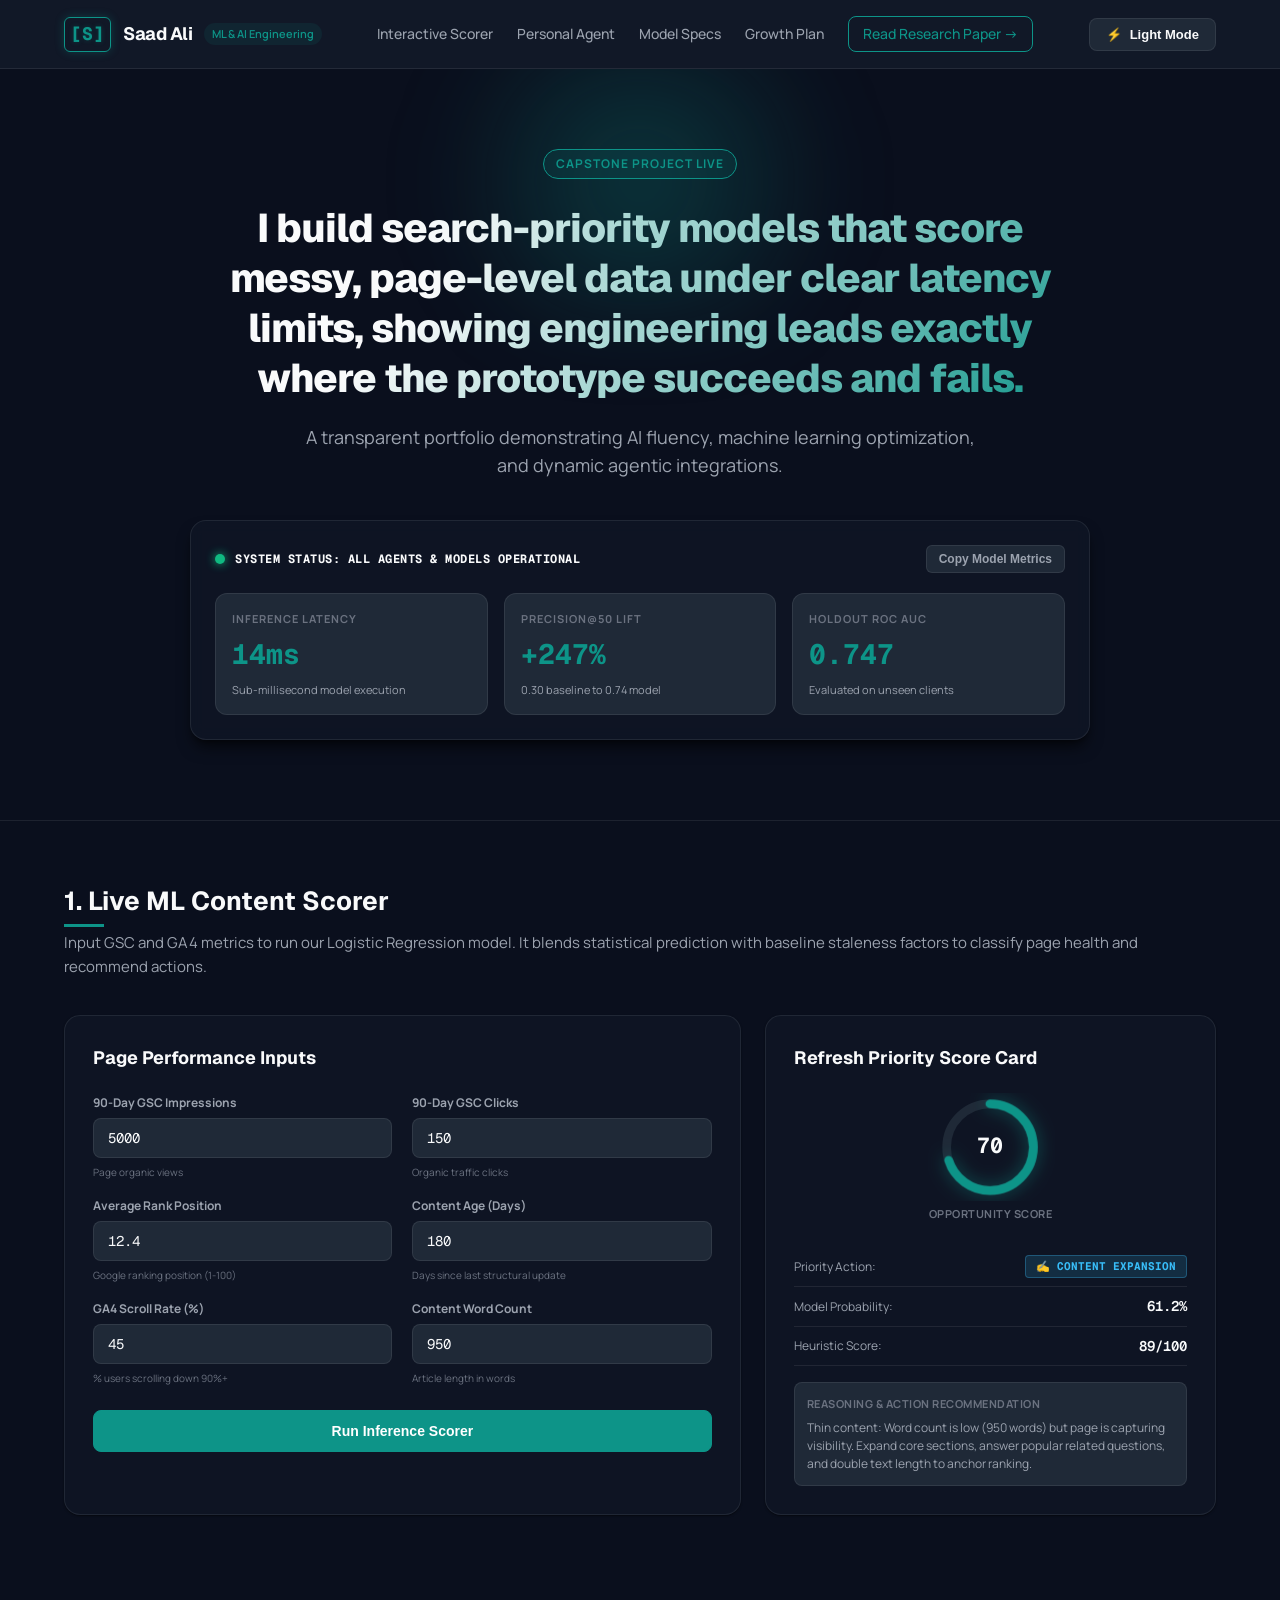
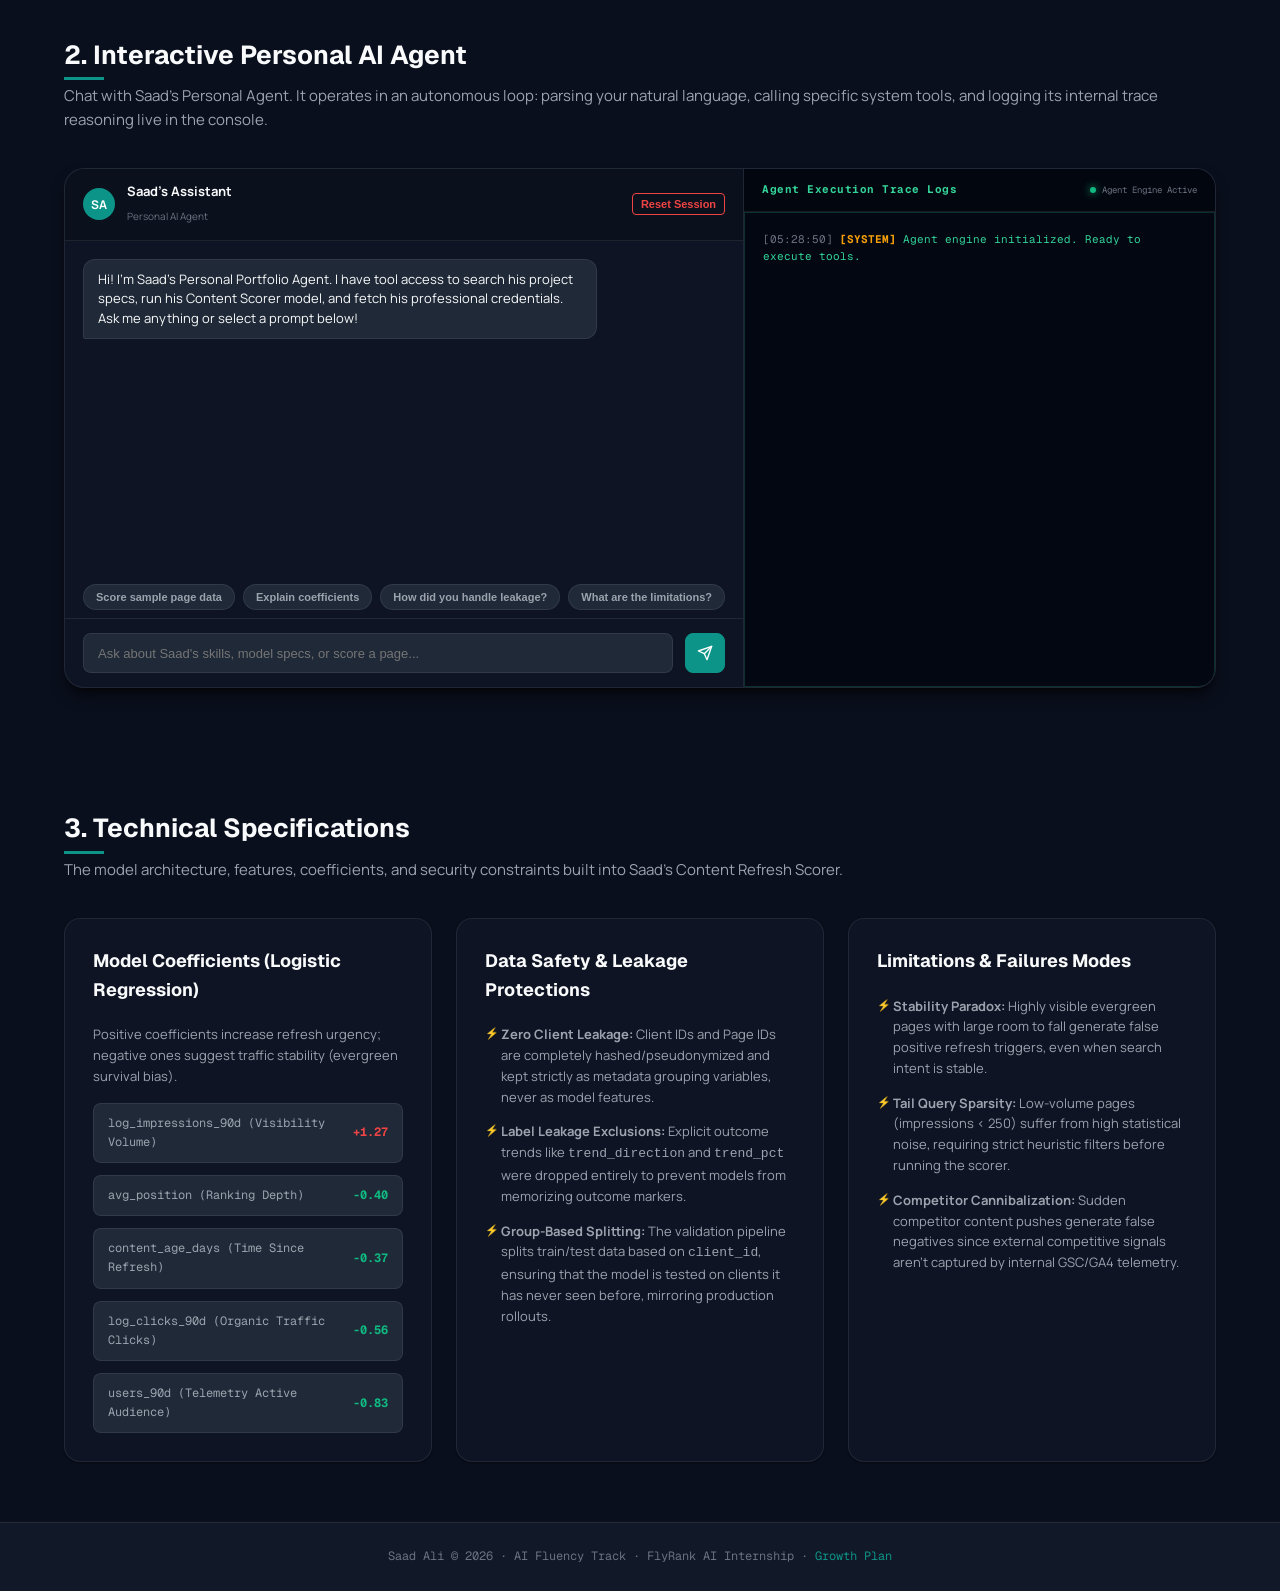
==== docs/portfolio/index.html @ d5b26b3b "Submit Week 10 Capstone Growth Plan and Reminder Setup" ====
<!DOCTYPE html>
<html lang="en" data-theme="dark">
<head>
  <meta charset="UTF-8">
  <meta name="viewport" content="width=device-width, initial-scale=1.0">
  <title>Saad Ali — Interactive ML Scorer & Portfolio Agent</title>
  <meta name="description" content="Machine Learning Portfolio of Saad Ali. Live content refresh scorer and autonomous tool-calling AI agent.">
  <link rel="preconnect" href="https://fonts.googleapis.com">
  <link rel="preconnect" href="https://fonts.gstatic.com" crossorigin>
  <link href="https://fonts.googleapis.com/css2?family=Geist:wght@300;400;500;600;700&family=Geist+Mono:wght@400;500;600;700&family=Manrope:wght@400;500;600;700;800&display=swap" rel="stylesheet">
  <link rel="stylesheet" href="styles.css">
</head>
<body>

  <!-- Toast Notification -->
  <div id="toast" class="toast">Metric copied to clipboard!</div>

  <!-- Navbar -->
  <header class="navbar">
    <div class="nav-container">
      <div class="brand">
        <div class="monogram">[S]</div>
        <span class="brand-name">Saad Ali</span>
        <span class="brand-badge">ML &amp; AI Engineering</span>
      </div>
      <nav class="nav-links">
        <a href="#playground" class="nav-link">Interactive Scorer</a>
        <a href="#agent-section" class="nav-link">Personal Agent</a>
        <a href="#specs" class="nav-link">Model Specs</a>
        <a href="next_case_study.md" class="nav-link">Growth Plan</a>
        <a href="../index.html" class="nav-link outline-link">Read Research Paper &rarr;</a>
      </nav>
      <button class="theme-toggle" id="theme-toggle-btn" aria-label="Toggle Theme">
        <span class="toggle-icon">⚡</span>
        <span class="toggle-text">Light Mode</span>
      </button>
    </div>
  </header>

  <!-- Hero Section -->
  <section class="hero-section">
    <div class="hero-container">
      <div class="hero-glow"></div>
      <div class="badge">Capstone Project Live</div>
      <h1 class="hero-claim">
        I build search-priority models that score messy, page-level data under clear latency limits, showing engineering leads exactly where the prototype succeeds and fails.
      </h1>
      <p class="hero-subtitle">
        A transparent portfolio demonstrating AI fluency, machine learning optimization, and dynamic agentic integrations.
      </p>

      <!-- Status Dashboard -->
      <section class="dashboard">
        <div class="dashboard-header">
          <div class="status-indicator">
            <span class="status-pulse"></span>
            <span class="status-label">SYSTEM STATUS: ALL AGENTS & MODELS OPERATIONAL</span>
          </div>
          <button class="copy-status-btn" onclick="copyStatus()">Copy Model Metrics</button>
        </div>
        
        <div class="grid-metrics">
          <div class="metric-card" onclick="copyMetric('Latency Budget', '14ms inference budget limit')">
            <div class="metric-label">Inference Latency</div>
            <div class="metric-value">14ms</div>
            <div class="metric-desc">Sub-millisecond model execution</div>
          </div>
          
          <div class="metric-card" onclick="copyMetric('Precision@50 Lift', '+247% lift over heuristic baseline')">
            <div class="metric-label">Precision@50 Lift</div>
            <div class="metric-value">+247%</div>
            <div class="metric-desc">0.30 baseline to 0.74 model</div>
          </div>

          <div class="metric-card" onclick="copyMetric('ROC AUC', '0.747 AUC on client holdouts')">
            <div class="metric-label">Holdout ROC AUC</div>
            <div class="metric-value">0.747</div>
            <div class="metric-desc">Evaluated on unseen clients</div>
          </div>
        </div>
      </section>
    </div>
  </section>

  <!-- Section: Interactive Scorer Playground -->
  <section class="section-container" id="playground">
    <div class="section-header">
      <h2>1. Live ML Content Scorer</h2>
      <p>Input GSC and GA4 metrics to run our Logistic Regression model. It blends statistical prediction with baseline staleness factors to classify page health and recommend actions.</p>
    </div>

    <div class="playground-layout">
      <!-- Input Panel -->
      <div class="card card-input">
        <h3>Page Performance Inputs</h3>
        <form id="scorer-form" onsubmit="calculateScore(event)">
          <div class="form-grid">
            <div class="form-group">
              <label for="impressions">90-Day GSC Impressions</label>
              <input type="number" id="impressions" value="5000" min="1" required>
              <span class="help-text">Page organic views</span>
            </div>
            
            <div class="form-group">
              <label for="clicks">90-Day GSC Clicks</label>
              <input type="number" id="clicks" value="150" min="0" required>
              <span class="help-text">Organic traffic clicks</span>
            </div>

            <div class="form-group">
              <label for="avg-position">Average Rank Position</label>
              <input type="number" id="avg-position" value="12.4" min="1" max="100" step="0.1" required>
              <span class="help-text">Google ranking position (1-100)</span>
            </div>

            <div class="form-group">
              <label for="content-age">Content Age (Days)</label>
              <input type="number" id="content-age" value="180" min="0" required>
              <span class="help-text">Days since last structural update</span>
            </div>

            <div class="form-group">
              <label for="scroll-rate">GA4 Scroll Rate (%)</label>
              <input type="number" id="scroll-rate" value="45" min="0" max="100" required>
              <span class="help-text">% users scrolling down 90%+</span>
            </div>

            <div class="form-group">
              <label for="word-count">Content Word Count</label>
              <input type="number" id="word-count" value="950" min="1" required>
              <span class="help-text">Article length in words</span>
            </div>
          </div>
          <button type="submit" class="btn btn-primary btn-block">Run Inference Scorer</button>
        </form>
      </div>

      <!-- Result Panel -->
      <div class="card card-result">
        <h3>Refresh Priority Score Card</h3>
        <div class="result-display-grid">
          <div class="gauge-wrapper">
            <svg class="gauge" viewBox="0 0 100 100">
              <circle class="gauge-bg" cx="50" cy="50" r="40"></circle>
              <circle class="gauge-fill" id="gauge-fill-circle" cx="50" cy="50" r="40" style="stroke-dasharray: 0, 251.2;"></circle>
              <text class="gauge-value" id="gauge-value-text" x="50" y="55">0</text>
            </svg>
            <span class="gauge-label">Opportunity Score</span>
          </div>

          <div class="result-details">
            <div class="metric-row">
              <span class="label">Priority Action:</span>
              <span class="value-badge" id="action-badge">Run Scorer</span>
            </div>
            <div class="metric-row">
              <span class="label">Model Probability:</span>
              <span class="value" id="res-probability">0.0%</span>
            </div>
            <div class="metric-row">
              <span class="label">Heuristic Score:</span>
              <span class="value" id="res-heuristic">0/100</span>
            </div>
            <div class="reasoning-box">
              <h4>Reasoning &amp; Action Recommendation</h4>
              <p id="res-reasoning">Enter metrics and run the scorer to analyze content decay factors.</p>
            </div>
          </div>
        </div>
      </div>
    </div>
  </section>

  <!-- Section: Interactive Personal Agent Console -->
  <section class="section-container" id="agent-section">
    <div class="section-header">
      <h2>2. Interactive Personal AI Agent</h2>
      <p>Chat with Saad's Personal Agent. It operates in an autonomous loop: parsing your natural language, calling specific system tools, and logging its internal trace reasoning live in the console.</p>
    </div>

    <!-- Agent Console Container -->
    <div class="agent-console">
      
      <!-- Left Panel: Chat Interface -->
      <div class="chat-panel">
        <div class="panel-header-bar">
          <div class="agent-identity">
            <div class="agent-avatar">SA</div>
            <div>
              <h3>Saad's Assistant</h3>
              <span class="agent-role">Personal AI Agent</span>
            </div>
          </div>
          <button class="btn btn-xs btn-outline-danger" onclick="resetAgentChat()">Reset Session</button>
        </div>
        
        <div class="chat-messages-box" id="agent-chat-messages">
          <!-- Populated dynamically -->
        </div>

        <div class="quick-replies-container" id="agent-quick-replies">
          <!-- Populated dynamically -->
        </div>

        <div class="chat-input-area">
          <input type="text" id="agent-chat-input" placeholder="Ask about Saad's skills, model specs, or score a page..." onkeydown="if(event.key === 'Enter') sendAgentMessage()">
          <button class="btn btn-primary btn-icon-only" onclick="sendAgentMessage()">
            <svg viewBox="0 0 24 24" fill="none" stroke="currentColor" stroke-width="2" stroke-linecap="round" stroke-linejoin="round"><line x1="22" y1="2" x2="11" y2="13"></line><polygon points="22 2 15 22 11 13 2 9 22 2"></polygon></svg>
          </button>
        </div>
      </div>

      <!-- Right Panel: Agent Internal Trace Logger -->
      <div class="trace-panel">
        <div class="panel-header-bar">
          <span class="terminal-title">Agent Execution Trace Logs</span>
          <span class="pulse-badge"><span class="status-pulse green"></span>Agent Engine Active</span>
        </div>
        <div class="terminal-body" id="agent-trace-logs">
          <!-- Terminal logs populated dynamically -->
        </div>
      </div>

    </div>
  </section>

  <!-- Section: Technical Specifications -->
  <section class="section-container" id="specs">
    <div class="section-header">
      <h2>3. Technical Specifications</h2>
      <p>The model architecture, features, coefficients, and security constraints built into Saad's Content Refresh Scorer.</p>
    </div>

    <div class="specs-grid">
      <!-- Card: Feature Coefficients -->
      <div class="card">
        <h3>Model Coefficients (Logistic Regression)</h3>
        <p class="card-intro">Positive coefficients increase refresh urgency; negative ones suggest traffic stability (evergreen survival bias).</p>
        <div class="coef-list">
          <div class="coef-item">
            <span class="coef-feature">log_impressions_90d (Visibility Volume)</span>
            <span class="coef-val positive">+1.27</span>
          </div>
          <div class="coef-item">
            <span class="coef-feature">avg_position (Ranking Depth)</span>
            <span class="coef-val negative">-0.40</span>
          </div>
          <div class="coef-item">
            <span class="coef-feature">content_age_days (Time Since Refresh)</span>
            <span class="coef-val negative">-0.37</span>
          </div>
          <div class="coef-item">
            <span class="coef-feature">log_clicks_90d (Organic Traffic Clicks)</span>
            <span class="coef-val negative">-0.56</span>
          </div>
          <div class="coef-item">
            <span class="coef-feature">users_90d (Telemetry Active Audience)</span>
            <span class="coef-val negative">-0.83</span>
          </div>
        </div>
      </div>

      <!-- Card: Data Safety -->
      <div class="card">
        <h3>Data Safety &amp; Leakage Protections</h3>
        <ul class="specs-list">
          <li><strong>Zero Client Leakage:</strong> Client IDs and Page IDs are completely hashed/pseudonymized and kept strictly as metadata grouping variables, never as model features.</li>
          <li><strong>Label Leakage Exclusions:</strong> Explicit outcome trends like <code>trend_direction</code> and <code>trend_pct</code> were dropped entirely to prevent models from memorizing outcome markers.</li>
          <li><strong>Group-Based Splitting:</strong> The validation pipeline splits train/test data based on <code>client_id</code>, ensuring that the model is tested on clients it has never seen before, mirroring production rollouts.</li>
        </ul>
      </div>

      <!-- Card: Model Constraints -->
      <div class="card">
        <h3>Limitations &amp; Failures Modes</h3>
        <ul class="specs-list">
          <li><strong>Stability Paradox:</strong> Highly visible evergreen pages with large room to fall generate false positive refresh triggers, even when search intent is stable.</li>
          <li><strong>Tail Query Sparsity:</strong> Low-volume pages (impressions &lt; 250) suffer from high statistical noise, requiring strict heuristic filters before running the scorer.</li>
          <li><strong>Competitor Cannibalization:</strong> Sudden competitor content pushes generate false negatives since external competitive signals aren't captured by internal GSC/GA4 telemetry.</li>
        </ul>
      </div>
    </div>
  </section>

  <!-- Footer -->
  <footer class="footer">
    <p>Saad Ali &copy; 2026 · AI Fluency Track · FlyRank AI Internship · <a href="next_case_study.md" style="color: var(--accent); text-decoration: none;">Growth Plan</a></p>
  </footer>

  <script src="app.js"></script>
</body>
</html>
---- docs/portfolio/styles.css ----
/* styles.css */

/* Custom Properties for Theming */
:root[data-theme="dark"] {
  --bg-primary: #0a0f1d;
  --bg-secondary: #111827;
  --bg-tertiary: #1f2937;
  --card-bg: rgba(17, 24, 39, 0.7);
  --card-border: rgba(255, 255, 255, 0.08);
  
  --text-primary: #f9fafb;
  --text-secondary: #9ca3af;
  --text-tertiary: #6b7280;
  
  --accent: #0d9488;
  --accent-hover: #14b8a6;
  --accent-glow: rgba(13, 148, 136, 0.3);
  --accent-light: rgba(13, 148, 136, 0.1);
  --accent-text: #ffffff;
  
  --danger: #ef4444;
  --success: #10b981;
  --warning: #f59e0b;
  
  --terminal-bg: #030712;
  --terminal-text: #34d399;
  --terminal-border: rgba(52, 211, 153, 0.2);
  
  --shadow-sm: 0 1px 2px 0 rgba(0, 0, 0, 0.5);
  --shadow-md: 0 4px 6px -1px rgba(0, 0, 0, 0.5), 0 2px 4px -2px rgba(0, 0, 0, 0.5);
  --shadow-lg: 0 10px 15px -3px rgba(0, 0, 0, 0.6), 0 4px 6px -4px rgba(0, 0, 0, 0.6);
  --glow-filter: drop-shadow(0 0 8px rgba(13, 148, 136, 0.5));
}

:root[data-theme="light"] {
  --bg-primary: #f8fafc;
  --bg-secondary: #ffffff;
  --bg-tertiary: #f1f5f9;
  --card-bg: rgba(255, 255, 255, 0.85);
  --card-border: rgba(15, 23, 42, 0.08);
  
  --text-primary: #0f172a;
  --text-secondary: #475569;
  --text-tertiary: #64748b;
  
  --accent: #0f766e;
  --accent-hover: #0d9488;
  --accent-glow: rgba(15, 118, 110, 0.2);
  --accent-light: rgba(15, 118, 110, 0.08);
  --accent-text: #ffffff;
  
  --danger: #dc2626;
  --success: #16a34a;
  --warning: #d97706;
  
  --terminal-bg: #0f172a;
  --terminal-text: #38bdf8;
  --terminal-border: rgba(56, 189, 248, 0.3);
  
  --shadow-sm: 0 1px 2px 0 rgba(15, 23, 42, 0.05);
  --shadow-md: 0 4px 6px -1px rgba(15, 23, 42, 0.05), 0 2px 4px -2px rgba(15, 23, 42, 0.05);
  --shadow-lg: 0 10px 15px -3px rgba(15, 23, 42, 0.08), 0 4px 6px -4px rgba(15, 23, 42, 0.08);
  --glow-filter: drop-shadow(0 0 6px rgba(15, 118, 110, 0.3));
}

/* Base resets & setups */
* {
  box-sizing: border-box;
  margin: 0;
  padding: 0;
  scroll-behavior: smooth;
}

body {
  font-family: 'Manrope', -apple-system, BlinkMacSystemFont, sans-serif;
  background-color: var(--bg-primary);
  color: var(--text-primary);
  line-height: 1.6;
  transition: background-color 0.3s ease, color 0.3s ease;
  min-height: 100vh;
  display: flex;
  flex-direction: column;
}

/* Scrollbar styles */
::-webkit-scrollbar {
  width: 8px;
  height: 8px;
}
::-webkit-scrollbar-track {
  background: var(--bg-primary);
}
::-webkit-scrollbar-thumb {
  background: var(--bg-tertiary);
  border-radius: 4px;
}
::-webkit-scrollbar-thumb:hover {
  background: var(--text-tertiary);
}

/* Header & Navbar */
.navbar {
  background-color: var(--bg-secondary);
  border-bottom: 1px solid var(--card-border);
  position: sticky;
  top: 0;
  z-index: 1000;
  backdrop-filter: blur(10px);
  transition: all 0.3s ease;
}

.nav-container {
  max-width: 1200px;
  margin: 0 auto;
  padding: 16px 24px;
  display: flex;
  justify-content: space-between;
  align-items: center;
}

.brand {
  display: flex;
  align-items: center;
  gap: 12px;
}

.monogram {
  font-family: 'Geist Mono', monospace;
  font-size: 18px;
  font-weight: 700;
  color: var(--accent);
  border: 1.5px solid var(--accent);
  padding: 2px 6px;
  border-radius: 6px;
  box-shadow: 0 0 10px var(--accent-glow);
  text-shadow: 0 0 5px var(--accent-glow);
}

.brand-name {
  font-family: 'Geist', sans-serif;
  font-weight: 700;
  font-size: 18px;
  letter-spacing: -0.5px;
}

.brand-badge {
  font-size: 11px;
  background-color: var(--accent-light);
  color: var(--accent);
  padding: 2px 8px;
  border-radius: 20px;
  font-weight: 600;
}

.nav-links {
  display: flex;
  gap: 24px;
  align-items: center;
}

.nav-link {
  color: var(--text-secondary);
  text-decoration: none;
  font-size: 14px;
  font-weight: 500;
  transition: color 0.2s ease;
}

.nav-link:hover {
  color: var(--accent);
}

.outline-link {
  border: 1px solid var(--accent);
  padding: 6px 14px;
  border-radius: 8px;
  color: var(--accent);
  transition: all 0.2s ease;
}

.outline-link:hover {
  background-color: var(--accent);
  color: var(--accent-text);
  box-shadow: 0 4px 12px var(--accent-glow);
}

.theme-toggle {
  background: var(--bg-tertiary);
  border: 1px solid var(--card-border);
  color: var(--text-primary);
  padding: 8px 16px;
  border-radius: 8px;
  cursor: pointer;
  display: flex;
  align-items: center;
  gap: 8px;
  font-size: 13px;
  font-weight: 600;
  transition: all 0.2s ease;
}

.theme-toggle:hover {
  border-color: var(--accent);
}

/* Hero Section */
.hero-section {
  padding: 80px 24px;
  position: relative;
  overflow: hidden;
  border-bottom: 1px solid var(--card-border);
  display: flex;
  justify-content: center;
}

.hero-container {
  max-width: 900px;
  text-align: center;
  position: relative;
  z-index: 2;
}

.hero-glow {
  position: absolute;
  top: -20%;
  left: 50%;
  transform: translateX(-50%);
  width: 500px;
  height: 300px;
  background: radial-gradient(circle, var(--accent-glow) 0%, transparent 70%);
  z-index: 1;
  pointer-events: none;
  filter: blur(40px);
}

.badge {
  display: inline-block;
  background-color: var(--accent-light);
  color: var(--accent);
  border: 1px solid var(--accent);
  padding: 4px 12px;
  border-radius: 30px;
  font-size: 12px;
  font-weight: 700;
  text-transform: uppercase;
  letter-spacing: 1px;
  margin-bottom: 24px;
  animation: pulse 2s infinite;
}

.hero-claim {
  font-family: 'Geist', sans-serif;
  font-size: 40px;
  font-weight: 800;
  line-height: 1.25;
  letter-spacing: -1px;
  margin-bottom: 20px;
  background: linear-gradient(135deg, var(--text-primary) 30%, var(--accent) 100%);
  -webkit-background-clip: text;
  -webkit-text-fill-color: transparent;
}

.hero-subtitle {
  font-size: 18px;
  color: var(--text-secondary);
  max-width: 700px;
  margin: 0 auto 40px auto;
}

/* Status Dashboard inside Hero */
.dashboard {
  background-color: var(--card-bg);
  border: 1px solid var(--card-border);
  border-radius: 16px;
  padding: 24px;
  text-align: left;
  box-shadow: var(--shadow-lg);
  backdrop-filter: blur(8px);
}

.dashboard-header {
  display: flex;
  justify-content: space-between;
  align-items: center;
  margin-bottom: 20px;
  flex-wrap: wrap;
  gap: 12px;
}

.status-indicator {
  display: flex;
  align-items: center;
  gap: 10px;
}

.status-pulse {
  display: inline-block;
  width: 10px;
  height: 10px;
  border-radius: 50%;
  background-color: var(--success);
  box-shadow: 0 0 10px var(--success);
}

.status-pulse.green {
  background-color: var(--success);
  box-shadow: 0 0 10px var(--success);
}

.status-label {
  font-family: 'Geist Mono', monospace;
  font-size: 12px;
  font-weight: 700;
  letter-spacing: 0.5px;
  color: var(--text-primary);
}

.copy-status-btn {
  background: var(--bg-tertiary);
  border: 1px solid var(--card-border);
  color: var(--text-secondary);
  font-size: 12px;
  font-weight: 600;
  padding: 6px 12px;
  border-radius: 6px;
  cursor: pointer;
  transition: all 0.2s ease;
}

.copy-status-btn:hover {
  border-color: var(--accent);
  color: var(--accent);
}

.grid-metrics {
  display: grid;
  grid-template-columns: repeat(auto-fit, minmax(220px, 1fr));
  gap: 16px;
}

.metric-card {
  background: var(--bg-tertiary);
  border: 1px solid var(--card-border);
  border-radius: 12px;
  padding: 16px;
  cursor: pointer;
  transition: all 0.2s ease;
}

.metric-card:hover {
  border-color: var(--accent);
  transform: translateY(-2px);
  box-shadow: var(--shadow-md);
}

.metric-label {
  font-size: 11px;
  text-transform: uppercase;
  color: var(--text-tertiary);
  font-weight: 700;
  letter-spacing: 1px;
  margin-bottom: 4px;
}

.metric-value {
  font-family: 'Geist Mono', monospace;
  font-size: 28px;
  font-weight: 700;
  color: var(--accent);
  margin-bottom: 4px;
}

.metric-desc {
  font-size: 11px;
  color: var(--text-secondary);
}

/* Sections General Layout */
.section-container {
  max-width: 1200px;
  margin: 60px auto;
  padding: 0 24px;
}

.section-header {
  margin-bottom: 36px;
}

.section-header h2 {
  font-family: 'Geist', sans-serif;
  font-size: 26px;
  font-weight: 700;
  margin-bottom: 8px;
  position: relative;
  display: inline-block;
}

.section-header h2::after {
  content: '';
  position: absolute;
  bottom: -4px;
  left: 0;
  width: 40px;
  height: 3px;
  background-color: var(--accent);
}

.section-header p {
  color: var(--text-secondary);
  font-size: 15px;
}

/* Cards generic styling */
.card {
  background-color: var(--card-bg);
  border: 1px solid var(--card-border);
  border-radius: 16px;
  padding: 28px;
  box-shadow: var(--shadow-sm);
  transition: all 0.3s ease;
}

.card h3 {
  font-family: 'Geist', sans-serif;
  font-size: 18px;
  font-weight: 700;
  margin-bottom: 20px;
  color: var(--text-primary);
}

/* 1. Scorer Playground Layout */
.playground-layout {
  display: grid;
  grid-template-columns: 1.2fr 0.8fr;
  gap: 24px;
}

@media (max-width: 900px) {
  .playground-layout {
    grid-template-columns: 1fr;
  }
}

.form-grid {
  display: grid;
  grid-template-columns: 1fr 1fr;
  gap: 16px 20px;
  margin-bottom: 24px;
}

@media (max-width: 500px) {
  .form-grid {
    grid-template-columns: 1fr;
  }
}

.form-group {
  display: flex;
  flex-direction: column;
  gap: 6px;
}

.form-group label {
  font-size: 12px;
  font-weight: 700;
  color: var(--text-secondary);
}

.form-group input {
  background: var(--bg-tertiary);
  border: 1px solid var(--card-border);
  color: var(--text-primary);
  padding: 10px 14px;
  border-radius: 8px;
  font-family: 'Geist Mono', monospace;
  font-size: 14px;
  outline: none;
  transition: border-color 0.2s ease;
}

.form-group input:focus {
  border-color: var(--accent);
}

.help-text {
  font-size: 10px;
  color: var(--text-tertiary);
}

.btn {
  background: var(--bg-tertiary);
  border: 1px solid var(--card-border);
  color: var(--text-primary);
  padding: 12px 24px;
  border-radius: 8px;
  cursor: pointer;
  font-size: 14px;
  font-weight: 700;
  display: inline-flex;
  align-items: center;
  justify-content: center;
  transition: all 0.2s ease;
}

.btn-primary {
  background: var(--accent);
  color: var(--accent-text);
  border-color: var(--accent);
}

.btn-primary:hover {
  background: var(--accent-hover);
  border-color: var(--accent-hover);
  box-shadow: 0 4px 14px var(--accent-glow);
}

.btn-block {
  width: 100%;
}

.btn-xs {
  padding: 4px 8px;
  font-size: 11px;
  border-radius: 4px;
}

.btn-outline-danger {
  border-color: var(--danger);
  color: var(--danger);
  background: transparent;
}

.btn-outline-danger:hover {
  background-color: var(--danger);
  color: #fff;
}

/* Scorer Result Card Details */
.card-result {
  display: flex;
  flex-direction: column;
  justify-content: space-between;
}

.result-display-grid {
  display: flex;
  flex-direction: column;
  align-items: center;
  gap: 24px;
  height: 100%;
}

.gauge-wrapper {
  position: relative;
  width: 130px;
  height: 130px;
  display: flex;
  flex-direction: column;
  align-items: center;
  justify-content: center;
}

.gauge {
  width: 100%;
  height: 100%;
}

.gauge-bg {
  fill: none;
  stroke: var(--bg-tertiary);
  stroke-width: 8;
}

.gauge-fill {
  fill: none;
  stroke: var(--accent);
  stroke-width: 8;
  stroke-linecap: round;
  transform: rotate(-90deg);
  transform-origin: 50% 50%;
  transition: stroke-dasharray 0.8s ease-out;
  filter: var(--glow-filter);
}

.gauge-value {
  font-family: 'Geist Mono', monospace;
  font-size: 20px;
  font-weight: 700;
  fill: var(--text-primary);
  text-anchor: middle;
}

.gauge-label {
  font-size: 11px;
  font-weight: 700;
  color: var(--text-tertiary);
  text-transform: uppercase;
  letter-spacing: 0.5px;
  margin-top: 4px;
}

.result-details {
  width: 100%;
}

.metric-row {
  display: flex;
  justify-content: space-between;
  align-items: center;
  padding: 8px 0;
  border-bottom: 1px solid var(--card-border);
}

.metric-row .label {
  font-size: 12px;
  color: var(--text-secondary);
}

.metric-row .value {
  font-family: 'Geist Mono', monospace;
  font-size: 14px;
  font-weight: 600;
  color: var(--text-primary);
}

.value-badge {
  background-color: var(--bg-tertiary);
  border: 1px solid var(--card-border);
  padding: 2px 10px;
  border-radius: 4px;
  font-size: 11px;
  font-weight: 700;
  font-family: 'Geist Mono', monospace;
}

.value-badge.action-refresh {
  background-color: rgba(239, 68, 68, 0.15);
  color: var(--danger);
  border-color: rgba(239, 68, 68, 0.3);
}

.value-badge.action-review_ctr {
  background-color: rgba(245, 158, 11, 0.15);
  color: var(--warning);
  border-color: rgba(245, 158, 11, 0.3);
}

.value-badge.action-review_engagement {
  background-color: rgba(13, 148, 136, 0.15);
  color: var(--accent);
  border-color: rgba(13, 148, 136, 0.3);
}

.value-badge.action-expand {
  background-color: rgba(56, 189, 248, 0.15);
  color: #38bdf8;
  border-color: rgba(56, 189, 248, 0.3);
}

.value-badge.action-monitor {
  background-color: rgba(16, 185, 129, 0.15);
  color: var(--success);
  border-color: rgba(16, 185, 129, 0.3);
}

.reasoning-box {
  margin-top: 16px;
  background-color: var(--bg-tertiary);
  border: 1px solid var(--card-border);
  border-radius: 8px;
  padding: 12px;
}

.reasoning-box h4 {
  font-size: 11px;
  text-transform: uppercase;
  color: var(--text-tertiary);
  letter-spacing: 0.5px;
  margin-bottom: 6px;
}

.reasoning-box p {
  font-size: 12px;
  color: var(--text-secondary);
  line-height: 1.5;
}

/* 2. Interactive Agent Console */
.agent-console {
  display: grid;
  grid-template-columns: 1fr 1fr;
  background-color: var(--card-bg);
  border: 1px solid var(--card-border);
  border-radius: 20px;
  height: 520px;
  overflow: hidden;
  box-shadow: var(--shadow-lg);
  backdrop-filter: blur(8px);
}

@media (max-width: 900px) {
  .agent-console {
    grid-template-columns: 1fr;
    height: 800px;
  }
}

.panel-header-bar {
  background: rgba(0, 0, 0, 0.2);
  border-bottom: 1px solid var(--card-border);
  padding: 12px 18px;
  display: flex;
  justify-content: space-between;
  align-items: center;
}

/* Chat Panel Left */
.chat-panel {
  display: flex;
  flex-direction: column;
  border-right: 1px solid var(--card-border);
  background-color: transparent;
}

@media (max-width: 900px) {
  .chat-panel {
    border-right: none;
    border-bottom: 1px solid var(--card-border);
    height: 450px;
  }
}

.agent-identity {
  display: flex;
  align-items: center;
  gap: 12px;
}

.agent-avatar {
  background-color: var(--accent);
  color: var(--accent-text);
  width: 32px;
  height: 32px;
  border-radius: 50%;
  display: flex;
  align-items: center;
  justify-content: center;
  font-size: 12px;
  font-weight: 700;
}

.agent-identity h3 {
  font-size: 13px;
  font-weight: 700;
  margin: 0;
}

.agent-role {
  font-size: 10px;
  color: var(--text-tertiary);
}

.chat-messages-box {
  flex-grow: 1;
  overflow-y: auto;
  padding: 18px;
  display: flex;
  flex-direction: column;
  gap: 12px;
}

.chat-bubble {
  max-width: 80%;
  padding: 10px 14px;
  border-radius: 12px;
  font-size: 13px;
  line-height: 1.5;
  animation: fadeIn 0.3s ease;
}

.chat-bubble.user {
  background-color: var(--accent);
  color: var(--accent-text);
  align-self: flex-end;
  border-bottom-right-radius: 2px;
}

.chat-bubble.agent {
  background-color: var(--bg-tertiary);
  color: var(--text-primary);
  align-self: flex-start;
  border-bottom-left-radius: 2px;
  border: 1px solid var(--card-border);
}

/* System-rendered content inside chat */
.chat-bubble pre {
  background-color: rgba(0, 0, 0, 0.3);
  padding: 8px;
  border-radius: 6px;
  overflow-x: auto;
  font-family: 'Geist Mono', monospace;
  font-size: 11px;
  margin-top: 6px;
}

.quick-replies-container {
  padding: 8px 18px;
  display: flex;
  gap: 8px;
  overflow-x: auto;
  white-space: nowrap;
}

.quick-reply-btn {
  background-color: var(--bg-tertiary);
  border: 1px solid var(--card-border);
  color: var(--text-secondary);
  font-size: 11px;
  font-weight: 600;
  padding: 6px 12px;
  border-radius: 20px;
  cursor: pointer;
  transition: all 0.2s ease;
}

.quick-reply-btn:hover {
  border-color: var(--accent);
  color: var(--accent);
  background-color: var(--accent-light);
}

.chat-input-area {
  padding: 14px 18px;
  border-top: 1px solid var(--card-border);
  display: flex;
  gap: 12px;
}

.chat-input-area input {
  flex-grow: 1;
  background: var(--bg-tertiary);
  border: 1px solid var(--card-border);
  color: var(--text-primary);
  padding: 10px 14px;
  border-radius: 8px;
  font-size: 13px;
  outline: none;
  transition: border-color 0.2s ease;
}

.chat-input-area input:focus {
  border-color: var(--accent);
}

.btn-icon-only {
  width: 40px;
  height: 40px;
  padding: 0;
  border-radius: 8px;
  flex-shrink: 0;
}

.btn-icon-only svg {
  width: 16px;
  height: 16px;
}

/* Trace Panel Right */
.trace-panel {
  display: flex;
  flex-direction: column;
  background-color: var(--terminal-bg);
}

.terminal-title {
  font-family: 'Geist Mono', monospace;
  font-size: 11px;
  font-weight: 700;
  color: var(--terminal-text);
  letter-spacing: 0.5px;
}

.pulse-badge {
  font-family: 'Geist Mono', monospace;
  font-size: 9px;
  color: var(--text-tertiary);
  display: flex;
  align-items: center;
  gap: 6px;
}

.status-pulse.green {
  background-color: var(--success);
  box-shadow: 0 0 8px var(--success);
  width: 6px;
  height: 6px;
}

.terminal-body {
  flex-grow: 1;
  overflow-y: auto;
  padding: 18px;
  font-family: 'Geist Mono', monospace;
  font-size: 11px;
  color: var(--terminal-text);
  line-height: 1.6;
  border: 1px solid var(--terminal-border);
  border-radius: 0 0 16px 0;
}

.log-entry {
  margin-bottom: 12px;
  opacity: 0;
  animation: fadeIn 0.2s forwards;
}

.log-time {
  color: var(--text-tertiary);
}

.log-state {
  color: var(--warning);
  font-weight: bold;
}

.log-tool {
  color: #60a5fa;
  font-weight: bold;
}

.log-args {
  color: var(--text-secondary);
}

.log-output {
  margin-left: 12px;
  padding-left: 8px;
  border-left: 2px dashed rgba(52, 211, 153, 0.2);
  color: var(--text-secondary);
  white-space: pre-wrap;
}

/* Technical Specifications Section */
.specs-grid {
  display: grid;
  grid-template-columns: repeat(auto-fit, minmax(320px, 1fr));
  gap: 24px;
}

.card-intro {
  font-size: 13px;
  color: var(--text-secondary);
  margin-bottom: 16px;
}

.coef-list {
  display: flex;
  flex-direction: column;
  gap: 12px;
}

.coef-item {
  display: flex;
  justify-content: space-between;
  align-items: center;
  background-color: var(--bg-tertiary);
  border: 1px solid var(--card-border);
  padding: 10px 14px;
  border-radius: 8px;
  font-size: 12px;
}

.coef-feature {
  color: var(--text-secondary);
  font-family: 'Geist Mono', monospace;
}

.coef-val {
  font-family: 'Geist Mono', monospace;
  font-weight: 700;
}

.coef-val.positive {
  color: var(--danger);
}

.coef-val.negative {
  color: var(--success);
}

.specs-list {
  list-style: none;
}

.specs-list li {
  font-size: 13px;
  color: var(--text-secondary);
  margin-bottom: 14px;
  position: relative;
  padding-left: 16px;
}

.specs-list li::before {
  content: '⚡';
  position: absolute;
  left: 0;
  top: 0;
  color: var(--accent);
  font-size: 11px;
}

/* Footer styling */
.footer {
  margin-top: auto;
  border-top: 1px solid var(--card-border);
  background-color: var(--bg-secondary);
  padding: 24px;
  text-align: center;
}

.footer p {
  font-family: 'Geist Mono', monospace;
  font-size: 12px;
  color: var(--text-tertiary);
}

/* Toast */
.toast {
  position: fixed;
  bottom: 24px;
  right: 24px;
  background-color: var(--accent);
  color: var(--accent-text);
  padding: 10px 20px;
  border-radius: 8px;
  font-size: 13px;
  font-weight: 600;
  box-shadow: var(--shadow-lg);
  z-index: 2000;
  opacity: 0;
  transform: translateY(10px);
  pointer-events: none;
  transition: all 0.3s ease;
}

.toast.show {
  opacity: 1;
  transform: translateY(0);
}

/* Keyframes animations */
@keyframes pulse {
  0% {
    box-shadow: 0 0 0 0 rgba(13, 148, 136, 0.4);
  }
  70% {
    box-shadow: 0 0 0 8px rgba(13, 148, 136, 0);
  }
  100% {
    box-shadow: 0 0 0 0 rgba(13, 148, 136, 0);
  }
}

@keyframes fadeIn {
  from {
    opacity: 0;
    transform: translateY(5px);
  }
  to {
    opacity: 1;
    transform: translateY(0);
  }
}
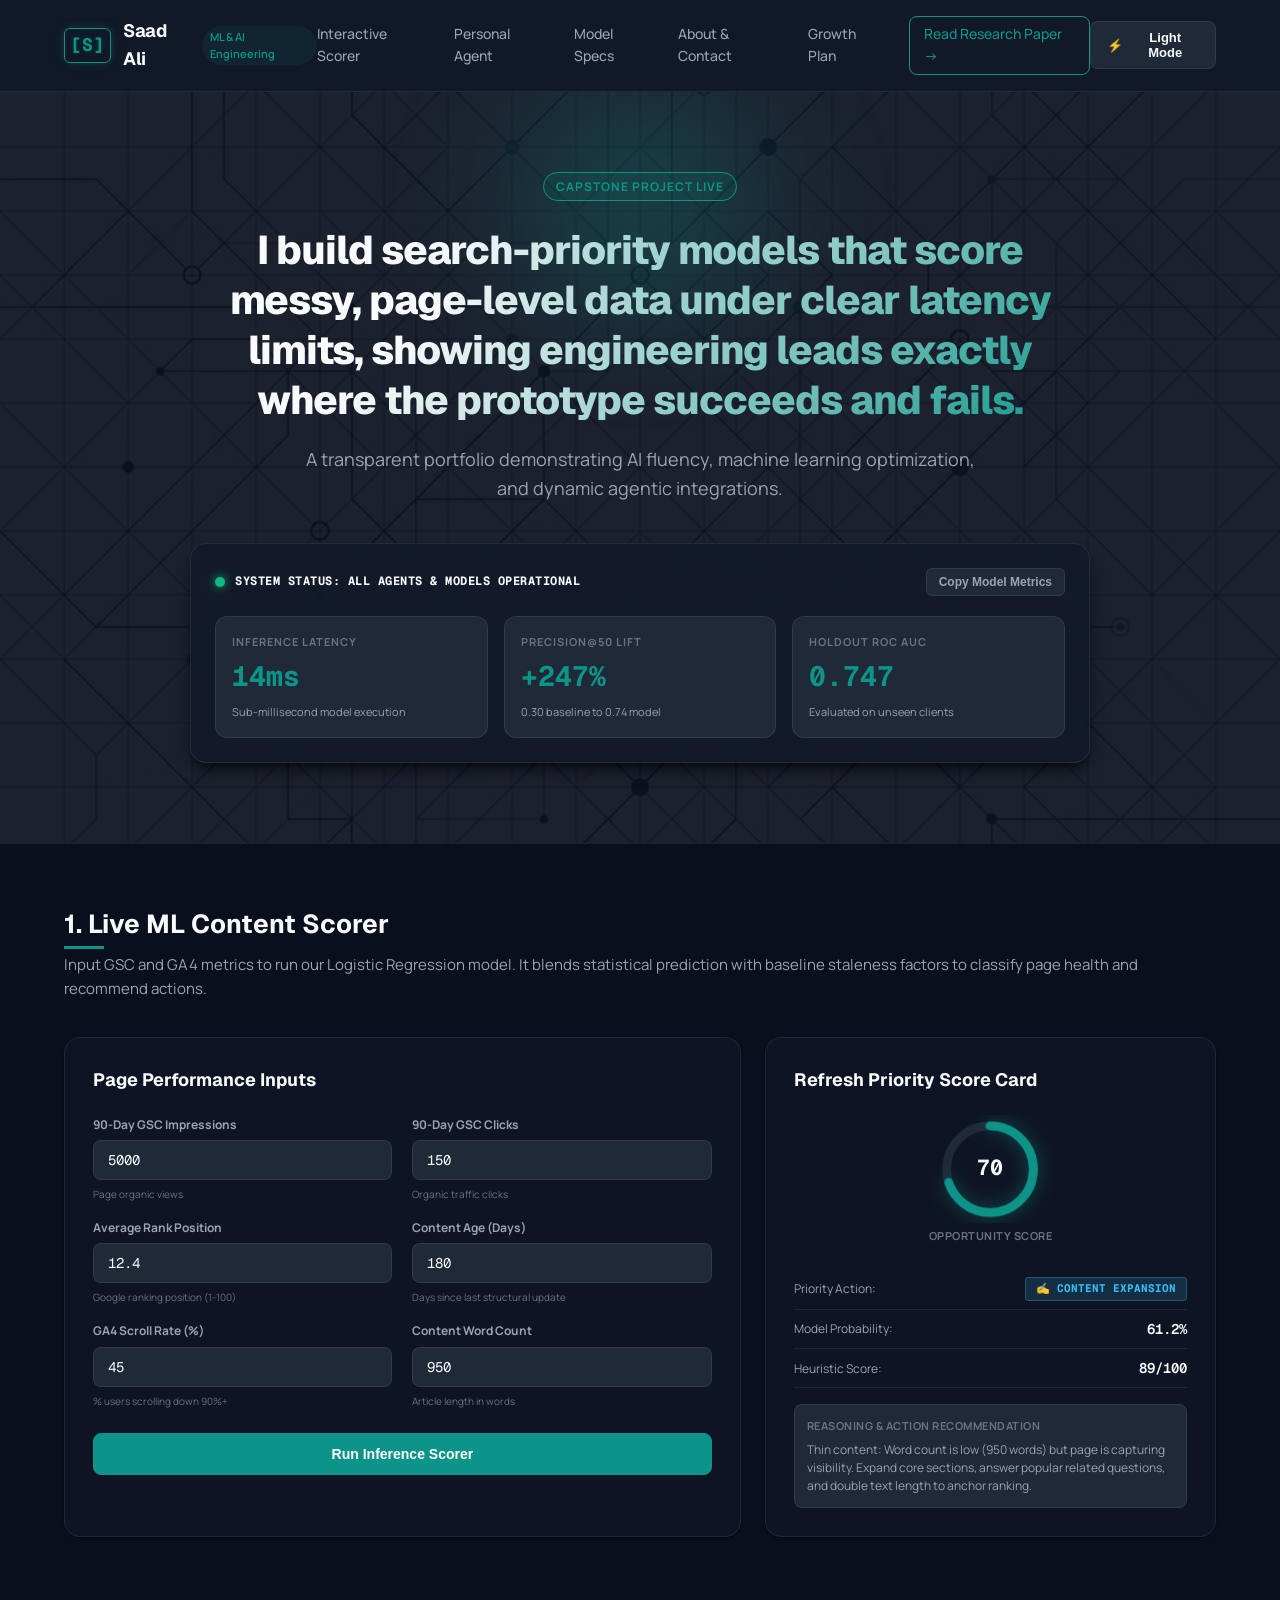
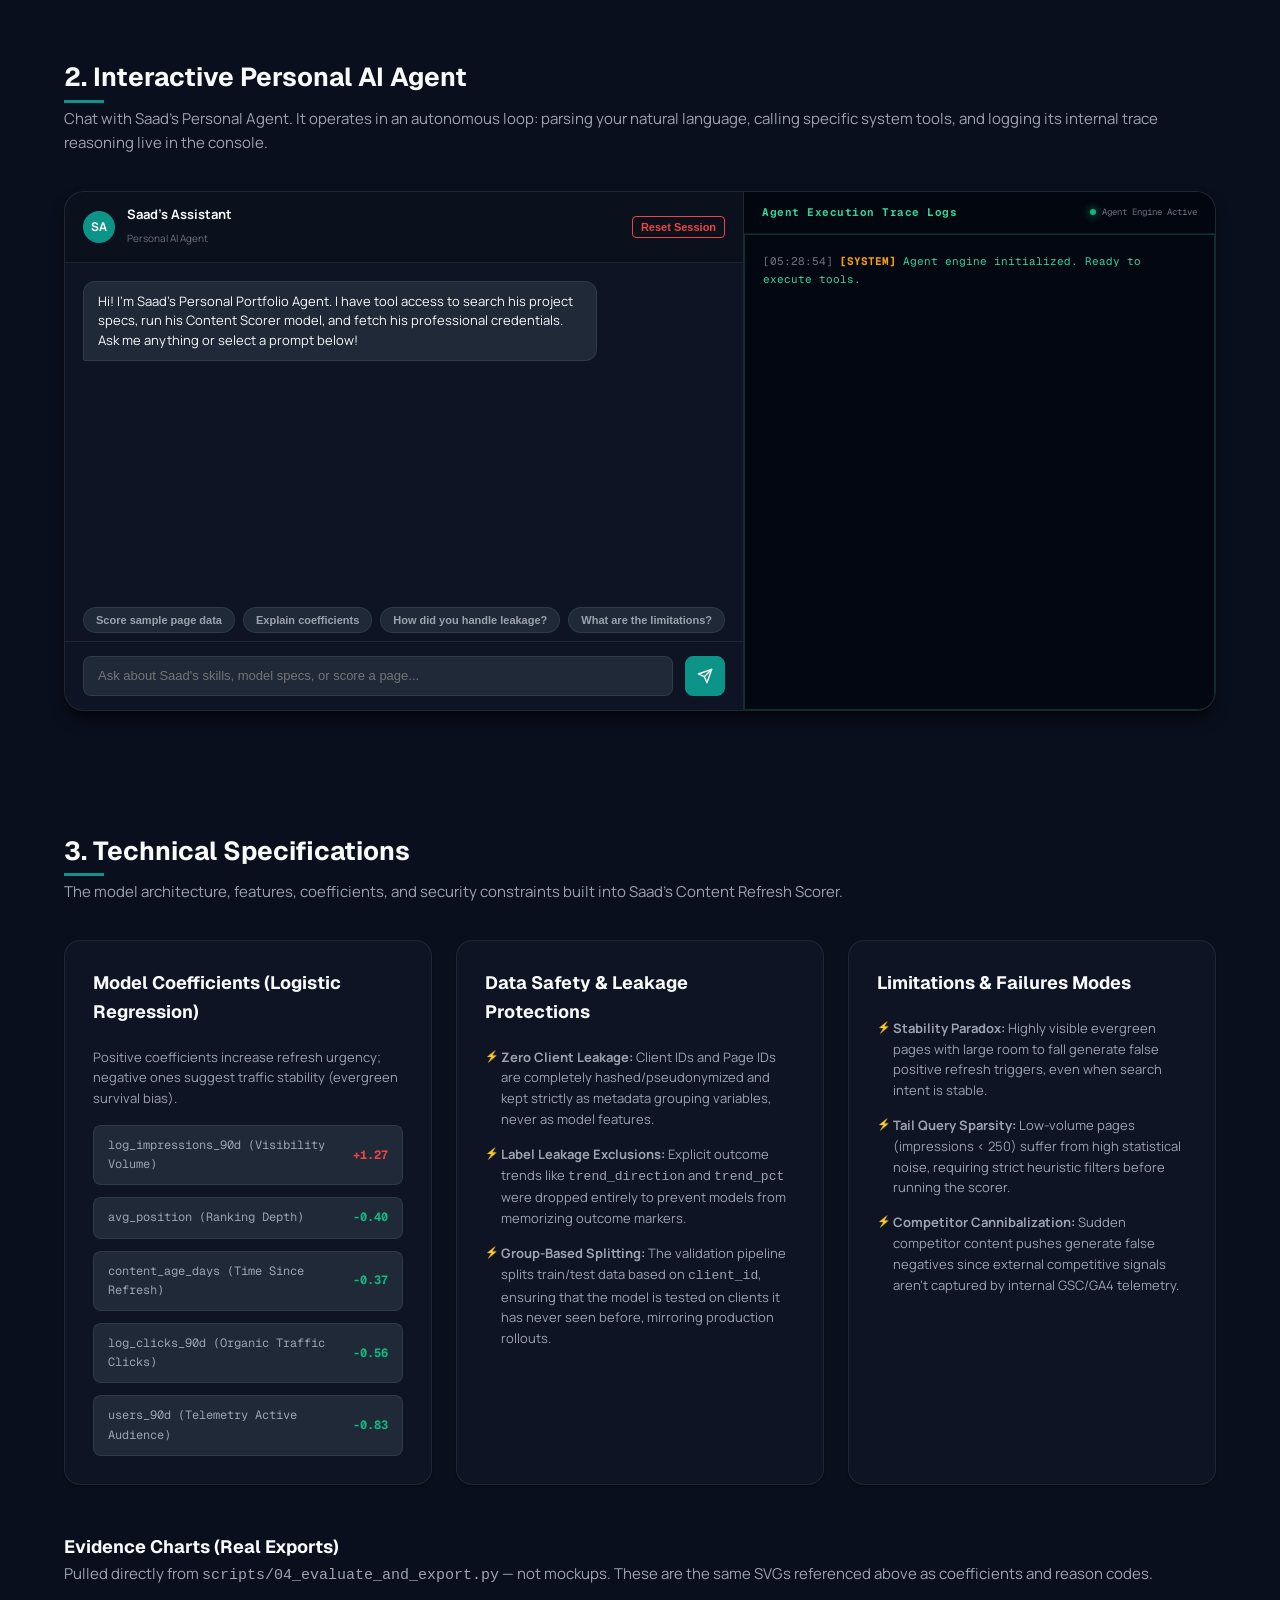
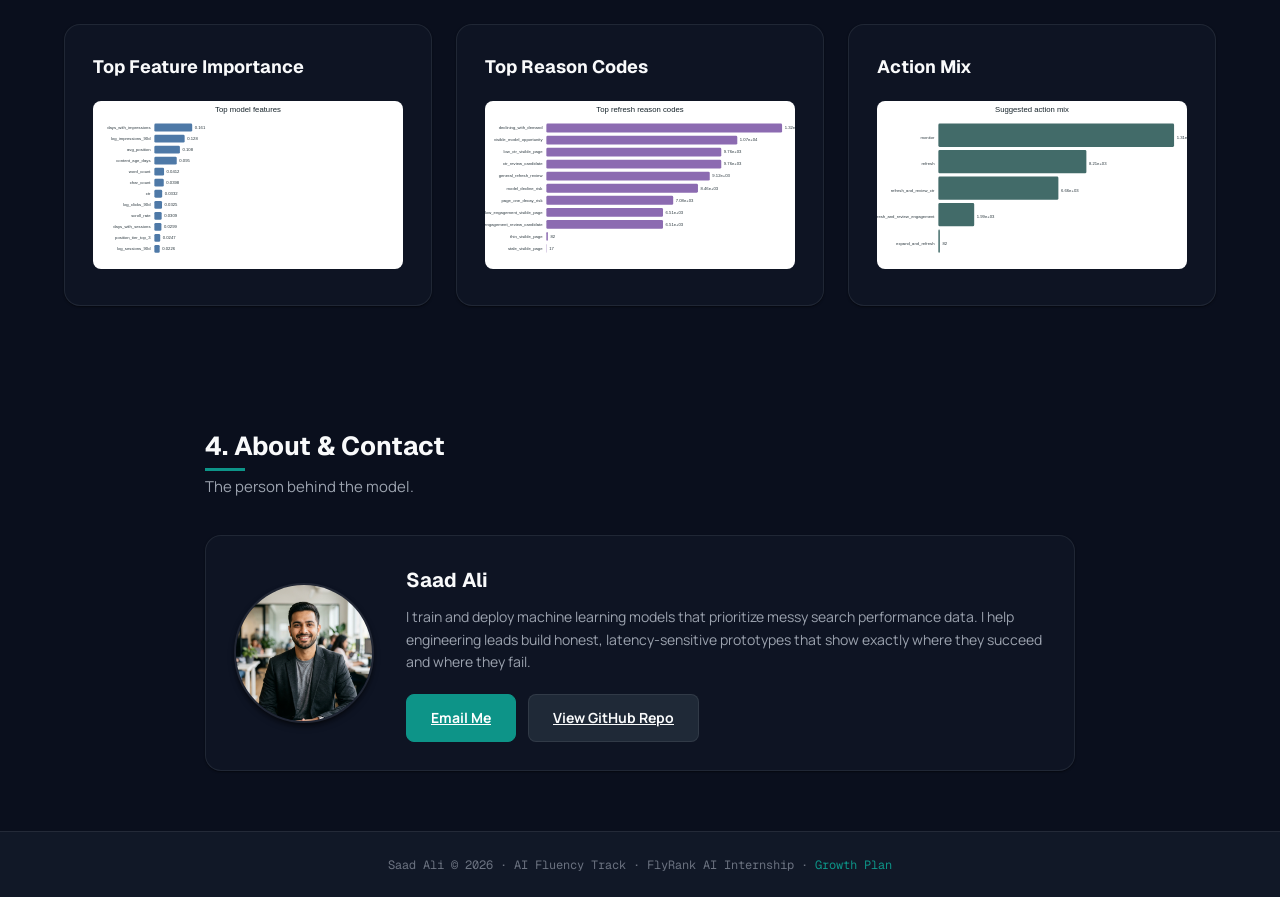
==== commit 049024c9: "Week 5: assemble real photo, bio, and evidence charts into live portfolio Wires the curated real ass" ====
--- a/docs/portfolio/index.html
+++ b/docs/portfolio/index.html
@@ -8,6 +8,7 @@
   <link rel="preconnect" href="https://fonts.googleapis.com">
   <link rel="preconnect" href="https://fonts.gstatic.com" crossorigin>
   <link href="https://fonts.googleapis.com/css2?family=Geist:wght@300;400;500;600;700&family=Geist+Mono:wght@400;500;600;700&family=Manrope:wght@400;500;600;700;800&display=swap" rel="stylesheet">
+  <link rel="icon" type="image/png" href="assets/favicon.png">
   <link rel="stylesheet" href="styles.css">
 </head>
 <body>
@@ -27,6 +28,7 @@
         <a href="#playground" class="nav-link">Interactive Scorer</a>
         <a href="#agent-section" class="nav-link">Personal Agent</a>
         <a href="#specs" class="nav-link">Model Specs</a>
+        <a href="#about" class="nav-link">About &amp; Contact</a>
         <a href="next_case_study.md" class="nav-link">Growth Plan</a>
         <a href="../index.html" class="nav-link outline-link">Read Research Paper &rarr;</a>
       </nav>
@@ -39,6 +41,7 @@
 
   <!-- Hero Section -->
   <section class="hero-section">
+    <img class="hero-bg-image" src="assets/hero_bg.png" alt="" aria-hidden="true">
     <div class="hero-container">
       <div class="hero-glow"></div>
       <div class="badge">Capstone Project Live</div>
@@ -280,6 +283,49 @@
         </ul>
       </div>
     </div>
+
+    <!-- Evidence Charts: real exports from the evaluation pipeline -->
+    <div class="section-header" style="margin-top: 48px;">
+      <h3 style="font-family: 'Geist', sans-serif; font-size: 18px;">Evidence Charts (Real Exports)</h3>
+      <p>Pulled directly from <code>scripts/04_evaluate_and_export.py</code> — not mockups. These are the same SVGs referenced above as coefficients and reason codes.</p>
+    </div>
+    <div class="specs-grid">
+      <div class="card">
+        <h3>Top Feature Importance</h3>
+        <img src="assets/top_feature_importance.svg" alt="Bar chart of top feature importance weights from the Random Forest model" style="width: 100%; height: auto; border-radius: 8px;">
+      </div>
+      <div class="card">
+        <h3>Top Reason Codes</h3>
+        <img src="assets/top_reason_codes.svg" alt="Bar chart of top heuristic reason codes behind baseline predictions" style="width: 100%; height: auto; border-radius: 8px;">
+      </div>
+      <div class="card">
+        <h3>Action Mix</h3>
+        <img src="assets/action_mix.svg" alt="Distribution chart of Refresh, Monitor, and Leave Alone recommendations" style="width: 100%; height: auto; border-radius: 8px;">
+      </div>
+    </div>
+  </section>
+
+  <!-- Section: About & Contact -->
+  <section class="section-container" id="about">
+    <div class="section-header">
+      <h2>4. About &amp; Contact</h2>
+      <p>The person behind the model.</p>
+    </div>
+
+    <div class="card about-card">
+      <img class="about-photo" src="assets/saad_photo.jpg" alt="Photo of Saad Ali">
+      <div class="about-body">
+        <h3>Saad Ali</h3>
+        <p class="about-bio">
+          I train and deploy machine learning models that prioritize messy search performance data. I help engineering
+          leads build honest, latency-sensitive prototypes that show exactly where they succeed and where they fail.
+        </p>
+        <div class="about-actions">
+          <a class="btn btn-primary" href="mailto:saadali45.official@gmail.com">Email Me</a>
+          <a class="btn" href="https://github.com/Saadali880/flyrank-ml-internship-saad" target="_blank" rel="noopener">View GitHub Repo</a>
+        </div>
+      </div>
+    </div>
   </section>
 
   <!-- Footer -->
--- a/docs/portfolio/styles.css
+++ b/docs/portfolio/styles.css
@@ -233,6 +233,17 @@
   filter: blur(40px);
 }
 
+.hero-bg-image {
+  position: absolute;
+  inset: 0;
+  width: 100%;
+  height: 100%;
+  object-fit: cover;
+  opacity: 0.08;
+  z-index: 0;
+  pointer-events: none;
+}
+
 .badge {
   display: inline-block;
   background-color: var(--accent-light);
@@ -1008,6 +1019,50 @@
   top: 0;
   color: var(--accent);
   font-size: 11px;
+}
+
+/* About & Contact Section */
+.about-card {
+  display: flex;
+  align-items: center;
+  gap: 32px;
+}
+
+.about-photo {
+  width: 140px;
+  height: 140px;
+  border-radius: 50%;
+  object-fit: cover;
+  flex-shrink: 0;
+  border: 2px solid var(--card-border);
+  box-shadow: var(--shadow-md);
+}
+
+.about-body h3 {
+  font-family: 'Geist', sans-serif;
+  font-size: 20px;
+  font-weight: 700;
+  margin-bottom: 10px;
+}
+
+.about-bio {
+  color: var(--text-secondary);
+  font-size: 14px;
+  margin-bottom: 20px;
+  max-width: 640px;
+}
+
+.about-actions {
+  display: flex;
+  gap: 12px;
+  flex-wrap: wrap;
+}
+
+@media (max-width: 600px) {
+  .about-card {
+    flex-direction: column;
+    text-align: center;
+  }
 }
 
 /* Footer styling */
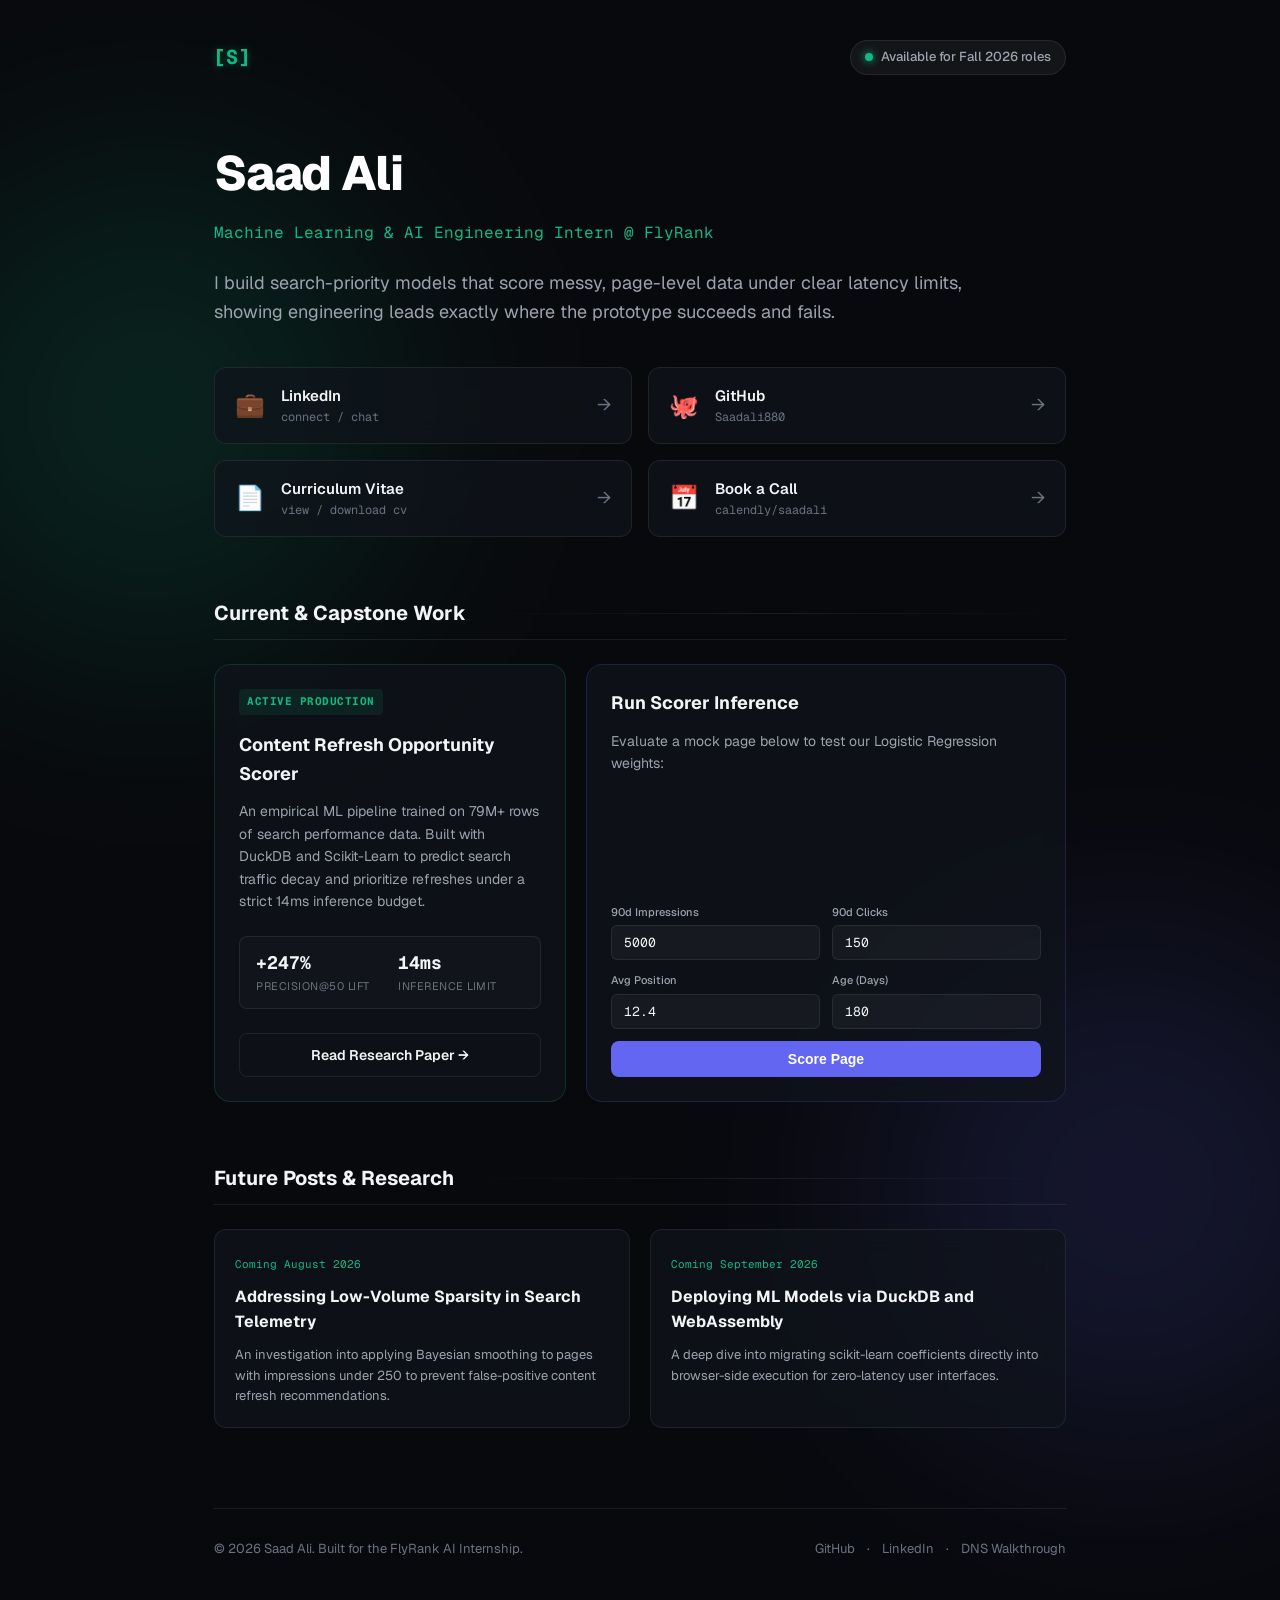
==== commit 82142062: "feat: deploy updated portfolio to GitHub Pages" ====
--- a/docs/portfolio/index.html
+++ b/docs/portfolio/index.html
@@ -3,335 +3,185 @@
 <head>
   <meta charset="UTF-8">
   <meta name="viewport" content="width=device-width, initial-scale=1.0">
-  <title>Saad Ali — Interactive ML Scorer & Portfolio Agent</title>
-  <meta name="description" content="Machine Learning Portfolio of Saad Ali. Live content refresh scorer and autonomous tool-calling AI agent.">
+  <title>Saad Ali — ML & AI Engineering Portfolio</title>
+  <meta name="description" content="Personal website of Saad Ali, ML & AI Engineering Intern at FlyRank. Custom models, search-priority pipelines, and portfolio.">
+  
+  <!-- Modern Google Fonts -->
   <link rel="preconnect" href="https://fonts.googleapis.com">
   <link rel="preconnect" href="https://fonts.gstatic.com" crossorigin>
   <link href="https://fonts.googleapis.com/css2?family=Geist:wght@300;400;500;600;700&family=Geist+Mono:wght@400;500;600;700&family=Manrope:wght@400;500;600;700;800&display=swap" rel="stylesheet">
+  
+  <link rel="stylesheet" href="styles.css">
   <link rel="icon" type="image/png" href="assets/favicon.png">
-  <link rel="stylesheet" href="styles.css">
 </head>
 <body>
 
-  <!-- Toast Notification -->
-  <div id="toast" class="toast">Metric copied to clipboard!</div>
+  <!-- Background Glows -->
+  <div class="glow-bg glow-primary"></div>
+  <div class="glow-bg glow-secondary"></div>
 
-  <!-- Navbar -->
-  <header class="navbar">
-    <div class="nav-container">
-      <div class="brand">
-        <div class="monogram">[S]</div>
-        <span class="brand-name">Saad Ali</span>
-        <span class="brand-badge">ML &amp; AI Engineering</span>
+  <!-- Main Container -->
+  <main class="container">
+    
+    <!-- Header / Nav -->
+    <header class="header">
+      <div class="monogram">[S]</div>
+      <div class="status-pill">
+        <span class="pulse"></span>
+        <span>Available for Fall 2026 roles</span>
       </div>
-      <nav class="nav-links">
-        <a href="#playground" class="nav-link">Interactive Scorer</a>
-        <a href="#agent-section" class="nav-link">Personal Agent</a>
-        <a href="#specs" class="nav-link">Model Specs</a>
-        <a href="#about" class="nav-link">About &amp; Contact</a>
-        <a href="next_case_study.md" class="nav-link">Growth Plan</a>
-        <a href="../index.html" class="nav-link outline-link">Read Research Paper &rarr;</a>
-      </nav>
-      <button class="theme-toggle" id="theme-toggle-btn" aria-label="Toggle Theme">
-        <span class="toggle-icon">⚡</span>
-        <span class="toggle-text">Light Mode</span>
-      </button>
-    </div>
-  </header>
+    </header>
 
-  <!-- Hero Section -->
-  <section class="hero-section">
-    <img class="hero-bg-image" src="assets/hero_bg.png" alt="" aria-hidden="true">
-    <div class="hero-container">
-      <div class="hero-glow"></div>
-      <div class="badge">Capstone Project Live</div>
-      <h1 class="hero-claim">
+    <!-- Hero Section -->
+    <section class="hero">
+      <h1 class="title">Saad Ali</h1>
+      <p class="role-title">Machine Learning & AI Engineering Intern @ FlyRank</p>
+      
+      <p class="positioning">
         I build search-priority models that score messy, page-level data under clear latency limits, showing engineering leads exactly where the prototype succeeds and fails.
-      </h1>
-      <p class="hero-subtitle">
-        A transparent portfolio demonstrating AI fluency, machine learning optimization, and dynamic agentic integrations.
       </p>
 
-      <!-- Status Dashboard -->
-      <section class="dashboard">
-        <div class="dashboard-header">
-          <div class="status-indicator">
-            <span class="status-pulse"></span>
-            <span class="status-label">SYSTEM STATUS: ALL AGENTS & MODELS OPERATIONAL</span>
+      <!-- Primary Action Links -->
+      <div class="link-grid">
+        <a href="https://www.linkedin.com/in/saadali" target="_blank" rel="noopener" class="link-card linkedin-card">
+          <div class="link-icon">💼</div>
+          <div class="link-info">
+            <span class="link-label">LinkedIn</span>
+            <span class="link-url">connect / chat</span>
           </div>
-          <button class="copy-status-btn" onclick="copyStatus()">Copy Model Metrics</button>
-        </div>
+          <span class="arrow">&rarr;</span>
+        </a>
+
+        <a href="https://github.com/Saadali880" target="_blank" rel="noopener" class="link-card github-card">
+          <div class="link-icon">🐙</div>
+          <div class="link-info">
+            <span class="link-label">GitHub</span>
+            <span class="link-url">Saadali880</span>
+          </div>
+          <span class="arrow">&rarr;</span>
+        </a>
+
+        <a href="assets/Saad_Ali_CV.pdf" target="_blank" class="link-card cv-card">
+          <div class="link-icon">📄</div>
+          <div class="link-info">
+            <span class="link-label">Curriculum Vitae</span>
+            <span class="link-url">view / download cv</span>
+          </div>
+          <span class="arrow">&rarr;</span>
+        </a>
+
+        <a href="https://calendly.com/saadali" target="_blank" rel="noopener" class="link-card booking-card">
+          <div class="link-icon">📅</div>
+          <div class="link-info">
+            <span class="link-label">Book a Call</span>
+            <span class="link-url">calendly/saadali</span>
+          </div>
+          <span class="arrow">&rarr;</span>
+        </a>
+      </div>
+    </section>
+
+    <!-- Current & Capstone Projects -->
+    <section class="section">
+      <h2 class="section-title">Current &amp; Capstone Work</h2>
+      <div class="project-grid">
         
-        <div class="grid-metrics">
-          <div class="metric-card" onclick="copyMetric('Latency Budget', '14ms inference budget limit')">
-            <div class="metric-label">Inference Latency</div>
-            <div class="metric-value">14ms</div>
-            <div class="metric-desc">Sub-millisecond model execution</div>
-          </div>
-          
-          <div class="metric-card" onclick="copyMetric('Precision@50 Lift', '+247% lift over heuristic baseline')">
-            <div class="metric-label">Precision@50 Lift</div>
-            <div class="metric-value">+247%</div>
-            <div class="metric-desc">0.30 baseline to 0.74 model</div>
-          </div>
-
-          <div class="metric-card" onclick="copyMetric('ROC AUC', '0.747 AUC on client holdouts')">
-            <div class="metric-label">Holdout ROC AUC</div>
-            <div class="metric-value">0.747</div>
-            <div class="metric-desc">Evaluated on unseen clients</div>
-          </div>
-        </div>
-      </section>
-    </div>
-  </section>
-
-  <!-- Section: Interactive Scorer Playground -->
-  <section class="section-container" id="playground">
-    <div class="section-header">
-      <h2>1. Live ML Content Scorer</h2>
-      <p>Input GSC and GA4 metrics to run our Logistic Regression model. It blends statistical prediction with baseline staleness factors to classify page health and recommend actions.</p>
-    </div>
-
-    <div class="playground-layout">
-      <!-- Input Panel -->
-      <div class="card card-input">
-        <h3>Page Performance Inputs</h3>
-        <form id="scorer-form" onsubmit="calculateScore(event)">
-          <div class="form-grid">
-            <div class="form-group">
-              <label for="impressions">90-Day GSC Impressions</label>
-              <input type="number" id="impressions" value="5000" min="1" required>
-              <span class="help-text">Page organic views</span>
+        <!-- Live Project: Content Refresh Scorer -->
+        <div class="project-card active-project">
+          <div class="project-badge">ACTIVE PRODUCTION</div>
+          <h3 class="project-name">Content Refresh Opportunity Scorer</h3>
+          <p class="project-desc">
+            An empirical ML pipeline trained on 79M+ rows of search performance data. Built with DuckDB and Scikit-Learn to predict search traffic decay and prioritize refreshes under a strict 14ms inference budget.
+          </p>
+          <div class="project-metrics">
+            <div class="metric">
+              <span class="metric-val">+247%</span>
+              <span class="metric-lbl">Precision@50 Lift</span>
             </div>
-            
-            <div class="form-group">
-              <label for="clicks">90-Day GSC Clicks</label>
-              <input type="number" id="clicks" value="150" min="0" required>
-              <span class="help-text">Organic traffic clicks</span>
-            </div>
-
-            <div class="form-group">
-              <label for="avg-position">Average Rank Position</label>
-              <input type="number" id="avg-position" value="12.4" min="1" max="100" step="0.1" required>
-              <span class="help-text">Google ranking position (1-100)</span>
-            </div>
-
-            <div class="form-group">
-              <label for="content-age">Content Age (Days)</label>
-              <input type="number" id="content-age" value="180" min="0" required>
-              <span class="help-text">Days since last structural update</span>
-            </div>
-
-            <div class="form-group">
-              <label for="scroll-rate">GA4 Scroll Rate (%)</label>
-              <input type="number" id="scroll-rate" value="45" min="0" max="100" required>
-              <span class="help-text">% users scrolling down 90%+</span>
-            </div>
-
-            <div class="form-group">
-              <label for="word-count">Content Word Count</label>
-              <input type="number" id="word-count" value="950" min="1" required>
-              <span class="help-text">Article length in words</span>
+            <div class="metric">
+              <span class="metric-val">14ms</span>
+              <span class="metric-lbl">Inference Limit</span>
             </div>
           </div>
-          <button type="submit" class="btn btn-primary btn-block">Run Inference Scorer</button>
-        </form>
-      </div>
+          <a href="https://saadali880.github.io/flyrank-ml-internship-saad/" target="_blank" rel="noopener" class="btn btn-outline">Read Research Paper &rarr;</a>
+        </div>
 
-      <!-- Result Panel -->
-      <div class="card card-result">
-        <h3>Refresh Priority Score Card</h3>
-        <div class="result-display-grid">
-          <div class="gauge-wrapper">
-            <svg class="gauge" viewBox="0 0 100 100">
-              <circle class="gauge-bg" cx="50" cy="50" r="40"></circle>
-              <circle class="gauge-fill" id="gauge-fill-circle" cx="50" cy="50" r="40" style="stroke-dasharray: 0, 251.2;"></circle>
-              <text class="gauge-value" id="gauge-value-text" x="50" y="55">0</text>
-            </svg>
-            <span class="gauge-label">Opportunity Score</span>
-          </div>
+        <!-- Interactive Playground Widget -->
+        <div class="project-card playground-card">
+          <h3 class="project-name">Run Scorer Inference</h3>
+          <p class="project-desc">Evaluate a mock page below to test our Logistic Regression weights:</p>
+          
+          <form id="widget-form" class="widget-form" onsubmit="evaluateWidget(event)">
+            <div class="form-row">
+              <div class="form-group">
+                <label for="impressions">90d Impressions</label>
+                <input type="number" id="impressions" value="5000" min="1" required>
+              </div>
+              <div class="form-group">
+                <label for="clicks">90d Clicks</label>
+                <input type="number" id="clicks" value="150" min="0" required>
+              </div>
+            </div>
+            <div class="form-row">
+              <div class="form-group">
+                <label for="position">Avg Position</label>
+                <input type="number" id="position" value="12.4" step="0.1" required>
+              </div>
+              <div class="form-group">
+                <label for="age">Age (Days)</label>
+                <input type="number" id="age" value="180" min="1" required>
+              </div>
+            </div>
+            <button type="submit" class="btn btn-primary">Score Page</button>
+          </form>
 
-          <div class="result-details">
-            <div class="metric-row">
-              <span class="label">Priority Action:</span>
-              <span class="value-badge" id="action-badge">Run Scorer</span>
+          <div id="widget-result" class="widget-result hidden">
+            <div class="result-header">
+              <span class="result-title">Model Output</span>
+              <span id="result-badge" class="badge">Action</span>
             </div>
-            <div class="metric-row">
-              <span class="label">Model Probability:</span>
-              <span class="value" id="res-probability">0.0%</span>
-            </div>
-            <div class="metric-row">
-              <span class="label">Heuristic Score:</span>
-              <span class="value" id="res-heuristic">0/100</span>
-            </div>
-            <div class="reasoning-box">
-              <h4>Reasoning &amp; Action Recommendation</h4>
-              <p id="res-reasoning">Enter metrics and run the scorer to analyze content decay factors.</p>
+            <div class="result-body">
+              <div class="score-container">
+                <span class="score-label">Probability of Decay:</span>
+                <span id="result-score" class="score-value">0.00%</span>
+              </div>
+              <p id="result-reason" class="result-reason"></p>
             </div>
           </div>
         </div>
+
       </div>
-    </div>
-  </section>
+    </section>
 
-  <!-- Section: Interactive Personal Agent Console -->
-  <section class="section-container" id="agent-section">
-    <div class="section-header">
-      <h2>2. Interactive Personal AI Agent</h2>
-      <p>Chat with Saad's Personal Agent. It operates in an autonomous loop: parsing your natural language, calling specific system tools, and logging its internal trace reasoning live in the console.</p>
-    </div>
-
-    <!-- Agent Console Container -->
-    <div class="agent-console">
-      
-      <!-- Left Panel: Chat Interface -->
-      <div class="chat-panel">
-        <div class="panel-header-bar">
-          <div class="agent-identity">
-            <div class="agent-avatar">SA</div>
-            <div>
-              <h3>Saad's Assistant</h3>
-              <span class="agent-role">Personal AI Agent</span>
-            </div>
-          </div>
-          <button class="btn btn-xs btn-outline-danger" onclick="resetAgentChat()">Reset Session</button>
-        </div>
-        
-        <div class="chat-messages-box" id="agent-chat-messages">
-          <!-- Populated dynamically -->
+    <!-- Future Space / Blog -->
+    <section class="section">
+      <h2 class="section-title">Future Posts &amp; Research</h2>
+      <div class="future-grid">
+        <div class="future-card">
+          <span class="future-date">Coming August 2026</span>
+          <h3 class="future-title">Addressing Low-Volume Sparsity in Search Telemetry</h3>
+          <p class="future-desc">An investigation into applying Bayesian smoothing to pages with impressions under 250 to prevent false-positive content refresh recommendations.</p>
         </div>
 
-        <div class="quick-replies-container" id="agent-quick-replies">
-          <!-- Populated dynamically -->
-        </div>
-
-        <div class="chat-input-area">
-          <input type="text" id="agent-chat-input" placeholder="Ask about Saad's skills, model specs, or score a page..." onkeydown="if(event.key === 'Enter') sendAgentMessage()">
-          <button class="btn btn-primary btn-icon-only" onclick="sendAgentMessage()">
-            <svg viewBox="0 0 24 24" fill="none" stroke="currentColor" stroke-width="2" stroke-linecap="round" stroke-linejoin="round"><line x1="22" y1="2" x2="11" y2="13"></line><polygon points="22 2 15 22 11 13 2 9 22 2"></polygon></svg>
-          </button>
+        <div class="future-card">
+          <span class="future-date">Coming September 2026</span>
+          <h3 class="future-title">Deploying ML Models via DuckDB and WebAssembly</h3>
+          <p class="future-desc">A deep dive into migrating scikit-learn coefficients directly into browser-side execution for zero-latency user interfaces.</p>
         </div>
       </div>
+    </section>
 
-      <!-- Right Panel: Agent Internal Trace Logger -->
-      <div class="trace-panel">
-        <div class="panel-header-bar">
-          <span class="terminal-title">Agent Execution Trace Logs</span>
-          <span class="pulse-badge"><span class="status-pulse green"></span>Agent Engine Active</span>
-        </div>
-        <div class="terminal-body" id="agent-trace-logs">
-          <!-- Terminal logs populated dynamically -->
-        </div>
-      </div>
+    <!-- Footer -->
+    <footer class="footer">
+      <p>&copy; 2026 Saad Ali. Built for the FlyRank AI Internship.</p>
+      <p class="footer-links">
+        <a href="https://github.com/Saadali880" target="_blank" rel="noopener">GitHub</a> &middot; 
+        <a href="https://www.linkedin.com/in/saadali" target="_blank" rel="noopener">LinkedIn</a> &middot;
+        <a href="dns_walkthrough.md" target="_blank">DNS Walkthrough</a>
+      </p>
+    </footer>
 
-    </div>
-  </section>
-
-  <!-- Section: Technical Specifications -->
-  <section class="section-container" id="specs">
-    <div class="section-header">
-      <h2>3. Technical Specifications</h2>
-      <p>The model architecture, features, coefficients, and security constraints built into Saad's Content Refresh Scorer.</p>
-    </div>
-
-    <div class="specs-grid">
-      <!-- Card: Feature Coefficients -->
-      <div class="card">
-        <h3>Model Coefficients (Logistic Regression)</h3>
-        <p class="card-intro">Positive coefficients increase refresh urgency; negative ones suggest traffic stability (evergreen survival bias).</p>
-        <div class="coef-list">
-          <div class="coef-item">
-            <span class="coef-feature">log_impressions_90d (Visibility Volume)</span>
-            <span class="coef-val positive">+1.27</span>
-          </div>
-          <div class="coef-item">
-            <span class="coef-feature">avg_position (Ranking Depth)</span>
-            <span class="coef-val negative">-0.40</span>
-          </div>
-          <div class="coef-item">
-            <span class="coef-feature">content_age_days (Time Since Refresh)</span>
-            <span class="coef-val negative">-0.37</span>
-          </div>
-          <div class="coef-item">
-            <span class="coef-feature">log_clicks_90d (Organic Traffic Clicks)</span>
-            <span class="coef-val negative">-0.56</span>
-          </div>
-          <div class="coef-item">
-            <span class="coef-feature">users_90d (Telemetry Active Audience)</span>
-            <span class="coef-val negative">-0.83</span>
-          </div>
-        </div>
-      </div>
-
-      <!-- Card: Data Safety -->
-      <div class="card">
-        <h3>Data Safety &amp; Leakage Protections</h3>
-        <ul class="specs-list">
-          <li><strong>Zero Client Leakage:</strong> Client IDs and Page IDs are completely hashed/pseudonymized and kept strictly as metadata grouping variables, never as model features.</li>
-          <li><strong>Label Leakage Exclusions:</strong> Explicit outcome trends like <code>trend_direction</code> and <code>trend_pct</code> were dropped entirely to prevent models from memorizing outcome markers.</li>
-          <li><strong>Group-Based Splitting:</strong> The validation pipeline splits train/test data based on <code>client_id</code>, ensuring that the model is tested on clients it has never seen before, mirroring production rollouts.</li>
-        </ul>
-      </div>
-
-      <!-- Card: Model Constraints -->
-      <div class="card">
-        <h3>Limitations &amp; Failures Modes</h3>
-        <ul class="specs-list">
-          <li><strong>Stability Paradox:</strong> Highly visible evergreen pages with large room to fall generate false positive refresh triggers, even when search intent is stable.</li>
-          <li><strong>Tail Query Sparsity:</strong> Low-volume pages (impressions &lt; 250) suffer from high statistical noise, requiring strict heuristic filters before running the scorer.</li>
-          <li><strong>Competitor Cannibalization:</strong> Sudden competitor content pushes generate false negatives since external competitive signals aren't captured by internal GSC/GA4 telemetry.</li>
-        </ul>
-      </div>
-    </div>
-
-    <!-- Evidence Charts: real exports from the evaluation pipeline -->
-    <div class="section-header" style="margin-top: 48px;">
-      <h3 style="font-family: 'Geist', sans-serif; font-size: 18px;">Evidence Charts (Real Exports)</h3>
-      <p>Pulled directly from <code>scripts/04_evaluate_and_export.py</code> — not mockups. These are the same SVGs referenced above as coefficients and reason codes.</p>
-    </div>
-    <div class="specs-grid">
-      <div class="card">
-        <h3>Top Feature Importance</h3>
-        <img src="assets/top_feature_importance.svg" alt="Bar chart of top feature importance weights from the Random Forest model" style="width: 100%; height: auto; border-radius: 8px;">
-      </div>
-      <div class="card">
-        <h3>Top Reason Codes</h3>
-        <img src="assets/top_reason_codes.svg" alt="Bar chart of top heuristic reason codes behind baseline predictions" style="width: 100%; height: auto; border-radius: 8px;">
-      </div>
-      <div class="card">
-        <h3>Action Mix</h3>
-        <img src="assets/action_mix.svg" alt="Distribution chart of Refresh, Monitor, and Leave Alone recommendations" style="width: 100%; height: auto; border-radius: 8px;">
-      </div>
-    </div>
-  </section>
-
-  <!-- Section: About & Contact -->
-  <section class="section-container" id="about">
-    <div class="section-header">
-      <h2>4. About &amp; Contact</h2>
-      <p>The person behind the model.</p>
-    </div>
-
-    <div class="card about-card">
-      <img class="about-photo" src="assets/saad_photo.jpg" alt="Photo of Saad Ali">
-      <div class="about-body">
-        <h3>Saad Ali</h3>
-        <p class="about-bio">
-          I train and deploy machine learning models that prioritize messy search performance data. I help engineering
-          leads build honest, latency-sensitive prototypes that show exactly where they succeed and where they fail.
-        </p>
-        <div class="about-actions">
-          <a class="btn btn-primary" href="mailto:saadali45.official@gmail.com">Email Me</a>
-          <a class="btn" href="https://github.com/Saadali880/flyrank-ml-internship-saad" target="_blank" rel="noopener">View GitHub Repo</a>
-        </div>
-      </div>
-    </div>
-  </section>
-
-  <!-- Footer -->
-  <footer class="footer">
-    <p>Saad Ali &copy; 2026 · AI Fluency Track · FlyRank AI Internship · <a href="next_case_study.md" style="color: var(--accent); text-decoration: none;">Growth Plan</a></p>
-  </footer>
+  </main>
 
   <script src="app.js"></script>
 </body>
--- a/docs/portfolio/styles.css
+++ b/docs/portfolio/styles.css
@@ -1,1129 +1,609 @@
-/* styles.css */
-
-/* Custom Properties for Theming */
-:root[data-theme="dark"] {
-  --bg-primary: #0a0f1d;
-  --bg-secondary: #111827;
-  --bg-tertiary: #1f2937;
-  --card-bg: rgba(17, 24, 39, 0.7);
-  --card-border: rgba(255, 255, 255, 0.08);
-  
-  --text-primary: #f9fafb;
+/* CSS Design System for Saad Ali's Portfolio */
+
+:root {
+  /* Colors */
+  --bg-base: #08090d;
+  --bg-card: rgba(17, 20, 28, 0.7);
+  --bg-card-hover: rgba(24, 28, 41, 0.85);
+  --border-color: rgba(255, 255, 255, 0.08);
+  --border-color-hover: rgba(255, 255, 255, 0.15);
+  
+  --accent-primary: #10b981;       /* Emerald / FlyRank Green */
+  --accent-primary-rgb: 16, 185, 129;
+  --accent-secondary: #6366f1;     /* Indigo */
+  --accent-secondary-rgb: 99, 102, 241;
+  --accent-danger: #ef4444;        /* Red */
+  --accent-warning: #f59e0b;       /* Amber */
+  
+  --text-primary: #f3f4f6;
   --text-secondary: #9ca3af;
-  --text-tertiary: #6b7280;
-  
-  --accent: #0d9488;
-  --accent-hover: #14b8a6;
-  --accent-glow: rgba(13, 148, 136, 0.3);
-  --accent-light: rgba(13, 148, 136, 0.1);
-  --accent-text: #ffffff;
-  
-  --danger: #ef4444;
-  --success: #10b981;
-  --warning: #f59e0b;
-  
-  --terminal-bg: #030712;
-  --terminal-text: #34d399;
-  --terminal-border: rgba(52, 211, 153, 0.2);
-  
-  --shadow-sm: 0 1px 2px 0 rgba(0, 0, 0, 0.5);
-  --shadow-md: 0 4px 6px -1px rgba(0, 0, 0, 0.5), 0 2px 4px -2px rgba(0, 0, 0, 0.5);
-  --shadow-lg: 0 10px 15px -3px rgba(0, 0, 0, 0.6), 0 4px 6px -4px rgba(0, 0, 0, 0.6);
-  --glow-filter: drop-shadow(0 0 8px rgba(13, 148, 136, 0.5));
-}
-
-:root[data-theme="light"] {
-  --bg-primary: #f8fafc;
-  --bg-secondary: #ffffff;
-  --bg-tertiary: #f1f5f9;
-  --card-bg: rgba(255, 255, 255, 0.85);
-  --card-border: rgba(15, 23, 42, 0.08);
-  
-  --text-primary: #0f172a;
-  --text-secondary: #475569;
-  --text-tertiary: #64748b;
-  
-  --accent: #0f766e;
-  --accent-hover: #0d9488;
-  --accent-glow: rgba(15, 118, 110, 0.2);
-  --accent-light: rgba(15, 118, 110, 0.08);
-  --accent-text: #ffffff;
-  
-  --danger: #dc2626;
-  --success: #16a34a;
-  --warning: #d97706;
-  
-  --terminal-bg: #0f172a;
-  --terminal-text: #38bdf8;
-  --terminal-border: rgba(56, 189, 248, 0.3);
-  
-  --shadow-sm: 0 1px 2px 0 rgba(15, 23, 42, 0.05);
-  --shadow-md: 0 4px 6px -1px rgba(15, 23, 42, 0.05), 0 2px 4px -2px rgba(15, 23, 42, 0.05);
-  --shadow-lg: 0 10px 15px -3px rgba(15, 23, 42, 0.08), 0 4px 6px -4px rgba(15, 23, 42, 0.08);
-  --glow-filter: drop-shadow(0 0 6px rgba(15, 118, 110, 0.3));
-}
-
-/* Base resets & setups */
+  --text-muted: #6b7280;
+  
+  /* Fonts */
+  --font-sans: 'Geist', 'Manrope', -apple-system, BlinkMacSystemFont, "Segoe UI", Roboto, sans-serif;
+  --font-mono: 'Geist Mono', SFMono-Regular, Consolas, monospace;
+  
+  /* Shadows & Transitions */
+  --shadow-sm: 0 2px 8px rgba(0, 0, 0, 0.3);
+  --shadow-md: 0 8px 30px rgba(0, 0, 0, 0.5);
+  --shadow-accent: 0 0 25px rgba(16, 185, 129, 0.25);
+  --transition-smooth: all 0.3s cubic-bezier(0.4, 0, 0.2, 1);
+}
+
+/* Reset */
 * {
   box-sizing: border-box;
   margin: 0;
   padding: 0;
-  scroll-behavior: smooth;
 }
 
 body {
-  font-family: 'Manrope', -apple-system, BlinkMacSystemFont, sans-serif;
-  background-color: var(--bg-primary);
+  background-color: var(--bg-base);
   color: var(--text-primary);
+  font-family: var(--font-sans);
   line-height: 1.6;
-  transition: background-color 0.3s ease, color 0.3s ease;
+  -webkit-font-smoothing: antialiased;
+  overflow-x: hidden;
+  position: relative;
   min-height: 100vh;
-  display: flex;
-  flex-direction: column;
-}
-
-/* Scrollbar styles */
+}
+
+/* Background Glow Effects */
+.glow-bg {
+  position: absolute;
+  width: 500px;
+  height: 500px;
+  border-radius: 50%;
+  filter: blur(120px);
+  opacity: 0.15;
+  pointer-events: none;
+  z-index: -1;
+}
+
+.glow-primary {
+  top: 10%;
+  left: -100px;
+  background-color: var(--accent-primary);
+}
+
+.glow-secondary {
+  bottom: 10%;
+  right: -100px;
+  background-color: var(--accent-secondary);
+}
+
+/* Scrollbar */
 ::-webkit-scrollbar {
+  width: 10px;
+}
+::-webkit-scrollbar-track {
+  background: var(--bg-base);
+}
+::-webkit-scrollbar-thumb {
+  background: rgba(255, 255, 255, 0.1);
+  border-radius: 5px;
+}
+::-webkit-scrollbar-thumb:hover {
+  background: rgba(255, 255, 255, 0.2);
+}
+
+/* Layout Container */
+.container {
+  max-width: 900px;
+  margin: 0 auto;
+  padding: 40px 24px;
+}
+
+/* Header & Nav */
+.header {
+  display: flex;
+  justify-content: space-between;
+  align-items: center;
+  margin-bottom: 60px;
+}
+
+.monogram {
+  font-family: var(--font-mono);
+  font-weight: 700;
+  font-size: 20px;
+  color: var(--accent-primary);
+  text-shadow: 0 0 10px rgba(16, 185, 129, 0.4);
+}
+
+.status-pill {
+  display: flex;
+  align-items: center;
+  gap: 8px;
+  background: rgba(255, 255, 255, 0.05);
+  border: 1px solid var(--border-color);
+  padding: 6px 14px;
+  border-radius: 100px;
+  font-size: 13px;
+  color: var(--text-secondary);
+  font-weight: 500;
+}
+
+.pulse {
   width: 8px;
   height: 8px;
-}
-::-webkit-scrollbar-track {
-  background: var(--bg-primary);
-}
-::-webkit-scrollbar-thumb {
-  background: var(--bg-tertiary);
+  background-color: var(--accent-primary);
+  border-radius: 50%;
+  box-shadow: 0 0 8px var(--accent-primary);
+  animation: pulse-animation 2s infinite;
+}
+
+@keyframes pulse-animation {
+  0% { transform: scale(0.95); box-shadow: 0 0 0 0 rgba(16, 185, 129, 0.7); }
+  70% { transform: scale(1); box-shadow: 0 0 0 6px rgba(16, 185, 129, 0); }
+  100% { transform: scale(0.95); box-shadow: 0 0 0 0 rgba(16, 185, 129, 0); }
+}
+
+/* Hero Section */
+.hero {
+  margin-bottom: 60px;
+}
+
+.title {
+  font-size: 48px;
+  font-weight: 800;
+  letter-spacing: -1px;
+  margin-bottom: 8px;
+  background: linear-gradient(135deg, #ffffff 30%, #a5b4fc 100%);
+  -webkit-background-clip: text;
+  -webkit-text-fill-color: transparent;
+}
+
+.role-title {
+  font-family: var(--font-mono);
+  font-size: 16px;
+  color: var(--accent-primary);
+  margin-bottom: 24px;
+}
+
+.positioning {
+  font-size: 18px;
+  line-height: 1.6;
+  color: var(--text-secondary);
+  margin-bottom: 40px;
+  max-width: 750px;
+}
+
+/* Link Cards Grid */
+.link-grid {
+  display: grid;
+  grid-template-columns: repeat(2, 1fr);
+  gap: 16px;
+}
+
+.link-card {
+  display: flex;
+  align-items: center;
+  padding: 16px 20px;
+  background: var(--bg-card);
+  border: 1px solid var(--border-color);
+  border-radius: 12px;
+  text-decoration: none;
+  color: var(--text-primary);
+  transition: var(--transition-smooth);
+  backdrop-filter: blur(12px);
+  position: relative;
+  overflow: hidden;
+}
+
+.link-card::before {
+  content: '';
+  position: absolute;
+  top: 0;
+  left: 0;
+  width: 3px;
+  height: 100%;
+  opacity: 0;
+  transition: var(--transition-smooth);
+}
+
+.linkedin-card::before { background-color: #0077b5; }
+.github-card::before { background-color: var(--text-primary); }
+.cv-card::before { background-color: var(--accent-primary); }
+.booking-card::before { background-color: var(--accent-secondary); }
+
+.link-card:hover {
+  transform: translateY(-2px);
+  background: var(--bg-card-hover);
+  border-color: var(--border-color-hover);
+  box-shadow: var(--shadow-md);
+}
+
+.link-card:hover::before {
+  opacity: 1;
+}
+
+.link-icon {
+  font-size: 24px;
+  margin-right: 16px;
+}
+
+.link-info {
+  display: flex;
+  flex-direction: column;
+  flex-grow: 1;
+}
+
+.link-label {
+  font-size: 15px;
+  font-weight: 600;
+}
+
+.link-url {
+  font-family: var(--font-mono);
+  font-size: 12px;
+  color: var(--text-muted);
+}
+
+.arrow {
+  font-size: 18px;
+  color: var(--text-muted);
+  transition: var(--transition-smooth);
+}
+
+.link-card:hover .arrow {
+  transform: translateX(4px);
+  color: var(--text-primary);
+}
+
+/* Sections */
+.section {
+  margin-top: 60px;
+}
+
+.section-title {
+  font-size: 20px;
+  font-weight: 700;
+  margin-bottom: 24px;
+  border-bottom: 1px solid var(--border-color);
+  padding-bottom: 10px;
+  display: flex;
+  align-items: center;
+  gap: 10px;
+}
+
+.section-title::after {
+  content: '';
+  height: 1px;
+  flex-grow: 1;
+  background: radial-gradient(circle, var(--border-color) 0%, transparent 100%);
+}
+
+/* Project Cards Grid */
+.project-grid {
+  display: grid;
+  grid-template-columns: repeat(2, 1fr);
+  gap: 20px;
+}
+
+.project-card {
+  background: var(--bg-card);
+  border: 1px solid var(--border-color);
+  border-radius: 16px;
+  padding: 24px;
+  display: flex;
+  flex-direction: column;
+  backdrop-filter: blur(12px);
+  transition: var(--transition-smooth);
+}
+
+.active-project {
+  border-color: rgba(16, 185, 129, 0.2);
+}
+
+.active-project:hover {
+  border-color: rgba(16, 185, 129, 0.4);
+  box-shadow: var(--shadow-accent);
+  transform: translateY(-2px);
+}
+
+.playground-card {
+  border-color: rgba(99, 102, 241, 0.2);
+}
+
+.playground-card:hover {
+  border-color: rgba(99, 102, 241, 0.4);
+}
+
+.project-badge {
+  display: inline-block;
+  align-self: flex-start;
+  font-family: var(--font-mono);
+  font-size: 11px;
+  font-weight: 700;
+  background: rgba(16, 185, 129, 0.1);
+  color: var(--accent-primary);
+  padding: 4px 8px;
   border-radius: 4px;
-}
-::-webkit-scrollbar-thumb:hover {
-  background: var(--text-tertiary);
-}
-
-/* Header & Navbar */
-.navbar {
-  background-color: var(--bg-secondary);
-  border-bottom: 1px solid var(--card-border);
-  position: sticky;
-  top: 0;
-  z-index: 1000;
-  backdrop-filter: blur(10px);
-  transition: all 0.3s ease;
-}
-
-.nav-container {
-  max-width: 1200px;
-  margin: 0 auto;
-  padding: 16px 24px;
+  margin-bottom: 16px;
+  letter-spacing: 0.5px;
+}
+
+.project-name {
+  font-size: 18px;
+  font-weight: 700;
+  margin-bottom: 12px;
+}
+
+.project-desc {
+  font-size: 14px;
+  color: var(--text-secondary);
+  margin-bottom: 24px;
+  flex-grow: 1;
+}
+
+.project-metrics {
+  display: grid;
+  grid-template-columns: repeat(2, 1fr);
+  gap: 16px;
+  margin-bottom: 24px;
+  background: rgba(255, 255, 255, 0.02);
+  border: 1px solid var(--border-color);
+  padding: 12px 16px;
+  border-radius: 8px;
+}
+
+.metric {
+  display: flex;
+  flex-direction: column;
+}
+
+.metric-val {
+  font-family: var(--font-mono);
+  font-size: 18px;
+  font-weight: 700;
+  color: var(--text-primary);
+}
+
+.metric-lbl {
+  font-size: 11px;
+  color: var(--text-muted);
+  text-transform: uppercase;
+  letter-spacing: 0.5px;
+}
+
+/* Widget Form Inside Playground */
+.widget-form {
+  display: flex;
+  flex-direction: column;
+  gap: 12px;
+}
+
+.form-row {
+  display: flex;
+  gap: 12px;
+}
+
+.form-group {
+  flex: 1;
+  display: flex;
+  flex-direction: column;
+  gap: 4px;
+}
+
+.form-group label {
+  font-size: 11px;
+  color: var(--text-secondary);
+  font-weight: 500;
+}
+
+.form-group input {
+  background: rgba(255, 255, 255, 0.04);
+  border: 1px solid var(--border-color);
+  border-radius: 6px;
+  padding: 8px 12px;
+  color: var(--text-primary);
+  font-family: var(--font-mono);
+  font-size: 13px;
+  transition: var(--transition-smooth);
+}
+
+.form-group input:focus {
+  outline: none;
+  border-color: var(--accent-secondary);
+  background: rgba(255, 255, 255, 0.08);
+}
+
+/* Buttons */
+.btn {
+  display: inline-flex;
+  justify-content: center;
+  align-items: center;
+  padding: 10px 16px;
+  font-size: 14px;
+  font-weight: 600;
+  border-radius: 8px;
+  text-decoration: none;
+  cursor: pointer;
+  transition: var(--transition-smooth);
+}
+
+.btn-primary {
+  background-color: var(--accent-secondary);
+  color: white;
+  border: none;
+}
+
+.btn-primary:hover {
+  background-color: #4f46e5;
+  box-shadow: 0 0 15px rgba(99, 102, 241, 0.4);
+}
+
+.btn-outline {
+  border: 1px solid var(--border-color);
+  color: var(--text-primary);
+}
+
+.btn-outline:hover {
+  background: rgba(255, 255, 255, 0.05);
+  border-color: var(--border-color-hover);
+}
+
+/* Widget result block */
+.widget-result {
+  margin-top: 16px;
+  background: rgba(255, 255, 255, 0.03);
+  border: 1px solid var(--border-color);
+  border-radius: 8px;
+  padding: 12px 16px;
+  transition: var(--transition-smooth);
+}
+
+.widget-result.hidden {
+  display: none;
+}
+
+.result-header {
   display: flex;
   justify-content: space-between;
   align-items: center;
-}
-
-.brand {
-  display: flex;
-  align-items: center;
-  gap: 12px;
-}
-
-.monogram {
-  font-family: 'Geist Mono', monospace;
-  font-size: 18px;
-  font-weight: 700;
-  color: var(--accent);
-  border: 1.5px solid var(--accent);
+  margin-bottom: 8px;
+}
+
+.result-title {
+  font-size: 12px;
+  font-weight: 700;
+  color: var(--text-secondary);
+  text-transform: uppercase;
+}
+
+.badge {
+  font-size: 10px;
+  font-family: var(--font-mono);
+  font-weight: 700;
   padding: 2px 6px;
-  border-radius: 6px;
-  box-shadow: 0 0 10px var(--accent-glow);
-  text-shadow: 0 0 5px var(--accent-glow);
-}
-
-.brand-name {
-  font-family: 'Geist', sans-serif;
-  font-weight: 700;
-  font-size: 18px;
-  letter-spacing: -0.5px;
-}
-
-.brand-badge {
+  border-radius: 4px;
+  text-transform: uppercase;
+}
+
+.badge-refresh {
+  background: rgba(239, 68, 68, 0.1);
+  color: var(--accent-danger);
+}
+
+.badge-monitor {
+  background: rgba(245, 158, 11, 0.1);
+  color: var(--accent-warning);
+}
+
+.badge-leave {
+  background: rgba(16, 185, 129, 0.1);
+  color: var(--accent-primary);
+}
+
+.score-container {
+  display: flex;
+  align-items: baseline;
+  gap: 8px;
+  margin-bottom: 4px;
+}
+
+.score-label {
+  font-size: 13px;
+  color: var(--text-muted);
+}
+
+.score-value {
+  font-family: var(--font-mono);
+  font-size: 16px;
+  font-weight: 700;
+}
+
+.result-reason {
+  font-size: 12px;
+  color: var(--text-secondary);
+}
+
+/* Future Blog Section */
+.future-grid {
+  display: grid;
+  grid-template-columns: repeat(2, 1fr);
+  gap: 20px;
+}
+
+.future-card {
+  background: var(--bg-card);
+  border: 1px solid var(--border-color);
+  border-radius: 12px;
+  padding: 20px;
+  backdrop-filter: blur(12px);
+  transition: var(--transition-smooth);
+}
+
+.future-card:hover {
+  border-color: var(--border-color-hover);
+  transform: translateY(-2px);
+}
+
+.future-date {
+  font-family: var(--font-mono);
   font-size: 11px;
-  background-color: var(--accent-light);
-  color: var(--accent);
-  padding: 2px 8px;
-  border-radius: 20px;
-  font-weight: 600;
-}
-
-.nav-links {
-  display: flex;
-  gap: 24px;
-  align-items: center;
-}
-
-.nav-link {
+  color: var(--accent-primary);
+}
+
+.future-title {
+  font-size: 16px;
+  font-weight: 700;
+  margin: 8px 0 10px 0;
+}
+
+.future-desc {
+  font-size: 13px;
   color: var(--text-secondary);
-  text-decoration: none;
-  font-size: 14px;
-  font-weight: 500;
-  transition: color 0.2s ease;
-}
-
-.nav-link:hover {
-  color: var(--accent);
-}
-
-.outline-link {
-  border: 1px solid var(--accent);
-  padding: 6px 14px;
-  border-radius: 8px;
-  color: var(--accent);
-  transition: all 0.2s ease;
-}
-
-.outline-link:hover {
-  background-color: var(--accent);
-  color: var(--accent-text);
-  box-shadow: 0 4px 12px var(--accent-glow);
-}
-
-.theme-toggle {
-  background: var(--bg-tertiary);
-  border: 1px solid var(--card-border);
-  color: var(--text-primary);
-  padding: 8px 16px;
-  border-radius: 8px;
-  cursor: pointer;
-  display: flex;
-  align-items: center;
-  gap: 8px;
-  font-size: 13px;
-  font-weight: 600;
-  transition: all 0.2s ease;
-}
-
-.theme-toggle:hover {
-  border-color: var(--accent);
-}
-
-/* Hero Section */
-.hero-section {
-  padding: 80px 24px;
-  position: relative;
-  overflow: hidden;
-  border-bottom: 1px solid var(--card-border);
-  display: flex;
-  justify-content: center;
-}
-
-.hero-container {
-  max-width: 900px;
-  text-align: center;
-  position: relative;
-  z-index: 2;
-}
-
-.hero-glow {
-  position: absolute;
-  top: -20%;
-  left: 50%;
-  transform: translateX(-50%);
-  width: 500px;
-  height: 300px;
-  background: radial-gradient(circle, var(--accent-glow) 0%, transparent 70%);
-  z-index: 1;
-  pointer-events: none;
-  filter: blur(40px);
-}
-
-.hero-bg-image {
-  position: absolute;
-  inset: 0;
-  width: 100%;
-  height: 100%;
-  object-fit: cover;
-  opacity: 0.08;
-  z-index: 0;
-  pointer-events: none;
-}
-
-.badge {
-  display: inline-block;
-  background-color: var(--accent-light);
-  color: var(--accent);
-  border: 1px solid var(--accent);
-  padding: 4px 12px;
-  border-radius: 30px;
-  font-size: 12px;
-  font-weight: 700;
-  text-transform: uppercase;
-  letter-spacing: 1px;
-  margin-bottom: 24px;
-  animation: pulse 2s infinite;
-}
-
-.hero-claim {
-  font-family: 'Geist', sans-serif;
-  font-size: 40px;
-  font-weight: 800;
-  line-height: 1.25;
-  letter-spacing: -1px;
-  margin-bottom: 20px;
-  background: linear-gradient(135deg, var(--text-primary) 30%, var(--accent) 100%);
-  -webkit-background-clip: text;
-  -webkit-text-fill-color: transparent;
-}
-
-.hero-subtitle {
-  font-size: 18px;
-  color: var(--text-secondary);
-  max-width: 700px;
-  margin: 0 auto 40px auto;
-}
-
-/* Status Dashboard inside Hero */
-.dashboard {
-  background-color: var(--card-bg);
-  border: 1px solid var(--card-border);
-  border-radius: 16px;
-  padding: 24px;
-  text-align: left;
-  box-shadow: var(--shadow-lg);
-  backdrop-filter: blur(8px);
-}
-
-.dashboard-header {
+}
+
+/* Footer styling */
+.footer {
+  margin-top: 80px;
+  border-top: 1px solid var(--border-color);
+  padding-top: 30px;
   display: flex;
   justify-content: space-between;
   align-items: center;
-  margin-bottom: 20px;
-  flex-wrap: wrap;
+  font-size: 13px;
+  color: var(--text-muted);
+}
+
+.footer-links {
+  display: flex;
   gap: 12px;
 }
 
-.status-indicator {
-  display: flex;
-  align-items: center;
-  gap: 10px;
-}
-
-.status-pulse {
-  display: inline-block;
-  width: 10px;
-  height: 10px;
-  border-radius: 50%;
-  background-color: var(--success);
-  box-shadow: 0 0 10px var(--success);
-}
-
-.status-pulse.green {
-  background-color: var(--success);
-  box-shadow: 0 0 10px var(--success);
-}
-
-.status-label {
-  font-family: 'Geist Mono', monospace;
-  font-size: 12px;
-  font-weight: 700;
-  letter-spacing: 0.5px;
+.footer-links a {
+  color: var(--text-muted);
+  text-decoration: none;
+  transition: var(--transition-smooth);
+}
+
+.footer-links a:hover {
   color: var(--text-primary);
 }
 
-.copy-status-btn {
-  background: var(--bg-tertiary);
-  border: 1px solid var(--card-border);
-  color: var(--text-secondary);
-  font-size: 12px;
-  font-weight: 600;
-  padding: 6px 12px;
-  border-radius: 6px;
-  cursor: pointer;
-  transition: all 0.2s ease;
-}
-
-.copy-status-btn:hover {
-  border-color: var(--accent);
-  color: var(--accent);
-}
-
-.grid-metrics {
-  display: grid;
-  grid-template-columns: repeat(auto-fit, minmax(220px, 1fr));
-  gap: 16px;
-}
-
-.metric-card {
-  background: var(--bg-tertiary);
-  border: 1px solid var(--card-border);
-  border-radius: 12px;
-  padding: 16px;
-  cursor: pointer;
-  transition: all 0.2s ease;
-}
-
-.metric-card:hover {
-  border-color: var(--accent);
-  transform: translateY(-2px);
-  box-shadow: var(--shadow-md);
-}
-
-.metric-label {
-  font-size: 11px;
-  text-transform: uppercase;
-  color: var(--text-tertiary);
-  font-weight: 700;
-  letter-spacing: 1px;
-  margin-bottom: 4px;
-}
-
-.metric-value {
-  font-family: 'Geist Mono', monospace;
-  font-size: 28px;
-  font-weight: 700;
-  color: var(--accent);
-  margin-bottom: 4px;
-}
-
-.metric-desc {
-  font-size: 11px;
-  color: var(--text-secondary);
-}
-
-/* Sections General Layout */
-.section-container {
-  max-width: 1200px;
-  margin: 60px auto;
-  padding: 0 24px;
-}
-
-.section-header {
-  margin-bottom: 36px;
-}
-
-.section-header h2 {
-  font-family: 'Geist', sans-serif;
-  font-size: 26px;
-  font-weight: 700;
-  margin-bottom: 8px;
-  position: relative;
-  display: inline-block;
-}
-
-.section-header h2::after {
-  content: '';
-  position: absolute;
-  bottom: -4px;
-  left: 0;
-  width: 40px;
-  height: 3px;
-  background-color: var(--accent);
-}
-
-.section-header p {
-  color: var(--text-secondary);
-  font-size: 15px;
-}
-
-/* Cards generic styling */
-.card {
-  background-color: var(--card-bg);
-  border: 1px solid var(--card-border);
-  border-radius: 16px;
-  padding: 28px;
-  box-shadow: var(--shadow-sm);
-  transition: all 0.3s ease;
-}
-
-.card h3 {
-  font-family: 'Geist', sans-serif;
-  font-size: 18px;
-  font-weight: 700;
-  margin-bottom: 20px;
-  color: var(--text-primary);
-}
-
-/* 1. Scorer Playground Layout */
-.playground-layout {
-  display: grid;
-  grid-template-columns: 1.2fr 0.8fr;
-  gap: 24px;
-}
-
-@media (max-width: 900px) {
-  .playground-layout {
+/* Responsive Media Queries */
+@media (max-width: 768px) {
+  .link-grid {
     grid-template-columns: 1fr;
   }
-}
-
-.form-grid {
-  display: grid;
-  grid-template-columns: 1fr 1fr;
-  gap: 16px 20px;
-  margin-bottom: 24px;
-}
-
-@media (max-width: 500px) {
-  .form-grid {
+  
+  .project-grid {
     grid-template-columns: 1fr;
   }
-}
-
-.form-group {
-  display: flex;
-  flex-direction: column;
-  gap: 6px;
-}
-
-.form-group label {
-  font-size: 12px;
-  font-weight: 700;
-  color: var(--text-secondary);
-}
-
-.form-group input {
-  background: var(--bg-tertiary);
-  border: 1px solid var(--card-border);
-  color: var(--text-primary);
-  padding: 10px 14px;
-  border-radius: 8px;
-  font-family: 'Geist Mono', monospace;
-  font-size: 14px;
-  outline: none;
-  transition: border-color 0.2s ease;
-}
-
-.form-group input:focus {
-  border-color: var(--accent);
-}
-
-.help-text {
-  font-size: 10px;
-  color: var(--text-tertiary);
-}
-
-.btn {
-  background: var(--bg-tertiary);
-  border: 1px solid var(--card-border);
-  color: var(--text-primary);
-  padding: 12px 24px;
-  border-radius: 8px;
-  cursor: pointer;
-  font-size: 14px;
-  font-weight: 700;
-  display: inline-flex;
-  align-items: center;
-  justify-content: center;
-  transition: all 0.2s ease;
-}
-
-.btn-primary {
-  background: var(--accent);
-  color: var(--accent-text);
-  border-color: var(--accent);
-}
-
-.btn-primary:hover {
-  background: var(--accent-hover);
-  border-color: var(--accent-hover);
-  box-shadow: 0 4px 14px var(--accent-glow);
-}
-
-.btn-block {
-  width: 100%;
-}
-
-.btn-xs {
-  padding: 4px 8px;
-  font-size: 11px;
-  border-radius: 4px;
-}
-
-.btn-outline-danger {
-  border-color: var(--danger);
-  color: var(--danger);
-  background: transparent;
-}
-
-.btn-outline-danger:hover {
-  background-color: var(--danger);
-  color: #fff;
-}
-
-/* Scorer Result Card Details */
-.card-result {
-  display: flex;
-  flex-direction: column;
-  justify-content: space-between;
-}
-
-.result-display-grid {
-  display: flex;
-  flex-direction: column;
-  align-items: center;
-  gap: 24px;
-  height: 100%;
-}
-
-.gauge-wrapper {
-  position: relative;
-  width: 130px;
-  height: 130px;
-  display: flex;
-  flex-direction: column;
-  align-items: center;
-  justify-content: center;
-}
-
-.gauge {
-  width: 100%;
-  height: 100%;
-}
-
-.gauge-bg {
-  fill: none;
-  stroke: var(--bg-tertiary);
-  stroke-width: 8;
-}
-
-.gauge-fill {
-  fill: none;
-  stroke: var(--accent);
-  stroke-width: 8;
-  stroke-linecap: round;
-  transform: rotate(-90deg);
-  transform-origin: 50% 50%;
-  transition: stroke-dasharray 0.8s ease-out;
-  filter: var(--glow-filter);
-}
-
-.gauge-value {
-  font-family: 'Geist Mono', monospace;
-  font-size: 20px;
-  font-weight: 700;
-  fill: var(--text-primary);
-  text-anchor: middle;
-}
-
-.gauge-label {
-  font-size: 11px;
-  font-weight: 700;
-  color: var(--text-tertiary);
-  text-transform: uppercase;
-  letter-spacing: 0.5px;
-  margin-top: 4px;
-}
-
-.result-details {
-  width: 100%;
-}
-
-.metric-row {
-  display: flex;
-  justify-content: space-between;
-  align-items: center;
-  padding: 8px 0;
-  border-bottom: 1px solid var(--card-border);
-}
-
-.metric-row .label {
-  font-size: 12px;
-  color: var(--text-secondary);
-}
-
-.metric-row .value {
-  font-family: 'Geist Mono', monospace;
-  font-size: 14px;
-  font-weight: 600;
-  color: var(--text-primary);
-}
-
-.value-badge {
-  background-color: var(--bg-tertiary);
-  border: 1px solid var(--card-border);
-  padding: 2px 10px;
-  border-radius: 4px;
-  font-size: 11px;
-  font-weight: 700;
-  font-family: 'Geist Mono', monospace;
-}
-
-.value-badge.action-refresh {
-  background-color: rgba(239, 68, 68, 0.15);
-  color: var(--danger);
-  border-color: rgba(239, 68, 68, 0.3);
-}
-
-.value-badge.action-review_ctr {
-  background-color: rgba(245, 158, 11, 0.15);
-  color: var(--warning);
-  border-color: rgba(245, 158, 11, 0.3);
-}
-
-.value-badge.action-review_engagement {
-  background-color: rgba(13, 148, 136, 0.15);
-  color: var(--accent);
-  border-color: rgba(13, 148, 136, 0.3);
-}
-
-.value-badge.action-expand {
-  background-color: rgba(56, 189, 248, 0.15);
-  color: #38bdf8;
-  border-color: rgba(56, 189, 248, 0.3);
-}
-
-.value-badge.action-monitor {
-  background-color: rgba(16, 185, 129, 0.15);
-  color: var(--success);
-  border-color: rgba(16, 185, 129, 0.3);
-}
-
-.reasoning-box {
-  margin-top: 16px;
-  background-color: var(--bg-tertiary);
-  border: 1px solid var(--card-border);
-  border-radius: 8px;
-  padding: 12px;
-}
-
-.reasoning-box h4 {
-  font-size: 11px;
-  text-transform: uppercase;
-  color: var(--text-tertiary);
-  letter-spacing: 0.5px;
-  margin-bottom: 6px;
-}
-
-.reasoning-box p {
-  font-size: 12px;
-  color: var(--text-secondary);
-  line-height: 1.5;
-}
-
-/* 2. Interactive Agent Console */
-.agent-console {
-  display: grid;
-  grid-template-columns: 1fr 1fr;
-  background-color: var(--card-bg);
-  border: 1px solid var(--card-border);
-  border-radius: 20px;
-  height: 520px;
-  overflow: hidden;
-  box-shadow: var(--shadow-lg);
-  backdrop-filter: blur(8px);
-}
-
-@media (max-width: 900px) {
-  .agent-console {
+  
+  .future-grid {
     grid-template-columns: 1fr;
-    height: 800px;
   }
-}
-
-.panel-header-bar {
-  background: rgba(0, 0, 0, 0.2);
-  border-bottom: 1px solid var(--card-border);
-  padding: 12px 18px;
-  display: flex;
-  justify-content: space-between;
-  align-items: center;
-}
-
-/* Chat Panel Left */
-.chat-panel {
-  display: flex;
-  flex-direction: column;
-  border-right: 1px solid var(--card-border);
-  background-color: transparent;
-}
-
-@media (max-width: 900px) {
-  .chat-panel {
-    border-right: none;
-    border-bottom: 1px solid var(--card-border);
-    height: 450px;
-  }
-}
-
-.agent-identity {
-  display: flex;
-  align-items: center;
-  gap: 12px;
-}
-
-.agent-avatar {
-  background-color: var(--accent);
-  color: var(--accent-text);
-  width: 32px;
-  height: 32px;
-  border-radius: 50%;
-  display: flex;
-  align-items: center;
-  justify-content: center;
-  font-size: 12px;
-  font-weight: 700;
-}
-
-.agent-identity h3 {
-  font-size: 13px;
-  font-weight: 700;
-  margin: 0;
-}
-
-.agent-role {
-  font-size: 10px;
-  color: var(--text-tertiary);
-}
-
-.chat-messages-box {
-  flex-grow: 1;
-  overflow-y: auto;
-  padding: 18px;
-  display: flex;
-  flex-direction: column;
-  gap: 12px;
-}
-
-.chat-bubble {
-  max-width: 80%;
-  padding: 10px 14px;
-  border-radius: 12px;
-  font-size: 13px;
-  line-height: 1.5;
-  animation: fadeIn 0.3s ease;
-}
-
-.chat-bubble.user {
-  background-color: var(--accent);
-  color: var(--accent-text);
-  align-self: flex-end;
-  border-bottom-right-radius: 2px;
-}
-
-.chat-bubble.agent {
-  background-color: var(--bg-tertiary);
-  color: var(--text-primary);
-  align-self: flex-start;
-  border-bottom-left-radius: 2px;
-  border: 1px solid var(--card-border);
-}
-
-/* System-rendered content inside chat */
-.chat-bubble pre {
-  background-color: rgba(0, 0, 0, 0.3);
-  padding: 8px;
-  border-radius: 6px;
-  overflow-x: auto;
-  font-family: 'Geist Mono', monospace;
-  font-size: 11px;
-  margin-top: 6px;
-}
-
-.quick-replies-container {
-  padding: 8px 18px;
-  display: flex;
-  gap: 8px;
-  overflow-x: auto;
-  white-space: nowrap;
-}
-
-.quick-reply-btn {
-  background-color: var(--bg-tertiary);
-  border: 1px solid var(--card-border);
-  color: var(--text-secondary);
-  font-size: 11px;
-  font-weight: 600;
-  padding: 6px 12px;
-  border-radius: 20px;
-  cursor: pointer;
-  transition: all 0.2s ease;
-}
-
-.quick-reply-btn:hover {
-  border-color: var(--accent);
-  color: var(--accent);
-  background-color: var(--accent-light);
-}
-
-.chat-input-area {
-  padding: 14px 18px;
-  border-top: 1px solid var(--card-border);
-  display: flex;
-  gap: 12px;
-}
-
-.chat-input-area input {
-  flex-grow: 1;
-  background: var(--bg-tertiary);
-  border: 1px solid var(--card-border);
-  color: var(--text-primary);
-  padding: 10px 14px;
-  border-radius: 8px;
-  font-size: 13px;
-  outline: none;
-  transition: border-color 0.2s ease;
-}
-
-.chat-input-area input:focus {
-  border-color: var(--accent);
-}
-
-.btn-icon-only {
-  width: 40px;
-  height: 40px;
-  padding: 0;
-  border-radius: 8px;
-  flex-shrink: 0;
-}
-
-.btn-icon-only svg {
-  width: 16px;
-  height: 16px;
-}
-
-/* Trace Panel Right */
-.trace-panel {
-  display: flex;
-  flex-direction: column;
-  background-color: var(--terminal-bg);
-}
-
-.terminal-title {
-  font-family: 'Geist Mono', monospace;
-  font-size: 11px;
-  font-weight: 700;
-  color: var(--terminal-text);
-  letter-spacing: 0.5px;
-}
-
-.pulse-badge {
-  font-family: 'Geist Mono', monospace;
-  font-size: 9px;
-  color: var(--text-tertiary);
-  display: flex;
-  align-items: center;
-  gap: 6px;
-}
-
-.status-pulse.green {
-  background-color: var(--success);
-  box-shadow: 0 0 8px var(--success);
-  width: 6px;
-  height: 6px;
-}
-
-.terminal-body {
-  flex-grow: 1;
-  overflow-y: auto;
-  padding: 18px;
-  font-family: 'Geist Mono', monospace;
-  font-size: 11px;
-  color: var(--terminal-text);
-  line-height: 1.6;
-  border: 1px solid var(--terminal-border);
-  border-radius: 0 0 16px 0;
-}
-
-.log-entry {
-  margin-bottom: 12px;
-  opacity: 0;
-  animation: fadeIn 0.2s forwards;
-}
-
-.log-time {
-  color: var(--text-tertiary);
-}
-
-.log-state {
-  color: var(--warning);
-  font-weight: bold;
-}
-
-.log-tool {
-  color: #60a5fa;
-  font-weight: bold;
-}
-
-.log-args {
-  color: var(--text-secondary);
-}
-
-.log-output {
-  margin-left: 12px;
-  padding-left: 8px;
-  border-left: 2px dashed rgba(52, 211, 153, 0.2);
-  color: var(--text-secondary);
-  white-space: pre-wrap;
-}
-
-/* Technical Specifications Section */
-.specs-grid {
-  display: grid;
-  grid-template-columns: repeat(auto-fit, minmax(320px, 1fr));
-  gap: 24px;
-}
-
-.card-intro {
-  font-size: 13px;
-  color: var(--text-secondary);
-  margin-bottom: 16px;
-}
-
-.coef-list {
-  display: flex;
-  flex-direction: column;
-  gap: 12px;
-}
-
-.coef-item {
-  display: flex;
-  justify-content: space-between;
-  align-items: center;
-  background-color: var(--bg-tertiary);
-  border: 1px solid var(--card-border);
-  padding: 10px 14px;
-  border-radius: 8px;
-  font-size: 12px;
-}
-
-.coef-feature {
-  color: var(--text-secondary);
-  font-family: 'Geist Mono', monospace;
-}
-
-.coef-val {
-  font-family: 'Geist Mono', monospace;
-  font-weight: 700;
-}
-
-.coef-val.positive {
-  color: var(--danger);
-}
-
-.coef-val.negative {
-  color: var(--success);
-}
-
-.specs-list {
-  list-style: none;
-}
-
-.specs-list li {
-  font-size: 13px;
-  color: var(--text-secondary);
-  margin-bottom: 14px;
-  position: relative;
-  padding-left: 16px;
-}
-
-.specs-list li::before {
-  content: '⚡';
-  position: absolute;
-  left: 0;
-  top: 0;
-  color: var(--accent);
-  font-size: 11px;
-}
-
-/* About & Contact Section */
-.about-card {
-  display: flex;
-  align-items: center;
-  gap: 32px;
-}
-
-.about-photo {
-  width: 140px;
-  height: 140px;
-  border-radius: 50%;
-  object-fit: cover;
-  flex-shrink: 0;
-  border: 2px solid var(--card-border);
-  box-shadow: var(--shadow-md);
-}
-
-.about-body h3 {
-  font-family: 'Geist', sans-serif;
-  font-size: 20px;
-  font-weight: 700;
-  margin-bottom: 10px;
-}
-
-.about-bio {
-  color: var(--text-secondary);
-  font-size: 14px;
-  margin-bottom: 20px;
-  max-width: 640px;
-}
-
-.about-actions {
-  display: flex;
-  gap: 12px;
-  flex-wrap: wrap;
-}
-
-@media (max-width: 600px) {
-  .about-card {
+  
+  .footer {
     flex-direction: column;
+    gap: 16px;
     text-align: center;
   }
-}
-
-/* Footer styling */
-.footer {
-  margin-top: auto;
-  border-top: 1px solid var(--card-border);
-  background-color: var(--bg-secondary);
-  padding: 24px;
-  text-align: center;
-}
-
-.footer p {
-  font-family: 'Geist Mono', monospace;
-  font-size: 12px;
-  color: var(--text-tertiary);
-}
-
-/* Toast */
-.toast {
-  position: fixed;
-  bottom: 24px;
-  right: 24px;
-  background-color: var(--accent);
-  color: var(--accent-text);
-  padding: 10px 20px;
-  border-radius: 8px;
-  font-size: 13px;
-  font-weight: 600;
-  box-shadow: var(--shadow-lg);
-  z-index: 2000;
-  opacity: 0;
-  transform: translateY(10px);
-  pointer-events: none;
-  transition: all 0.3s ease;
-}
-
-.toast.show {
-  opacity: 1;
-  transform: translateY(0);
-}
-
-/* Keyframes animations */
-@keyframes pulse {
-  0% {
-    box-shadow: 0 0 0 0 rgba(13, 148, 136, 0.4);
+  
+  .title {
+    font-size: 36px;
   }
-  70% {
-    box-shadow: 0 0 0 8px rgba(13, 148, 136, 0);
-  }
-  100% {
-    box-shadow: 0 0 0 0 rgba(13, 148, 136, 0);
-  }
-}
-
-@keyframes fadeIn {
-  from {
-    opacity: 0;
-    transform: translateY(5px);
-  }
-  to {
-    opacity: 1;
-    transform: translateY(0);
-  }
-}
+}
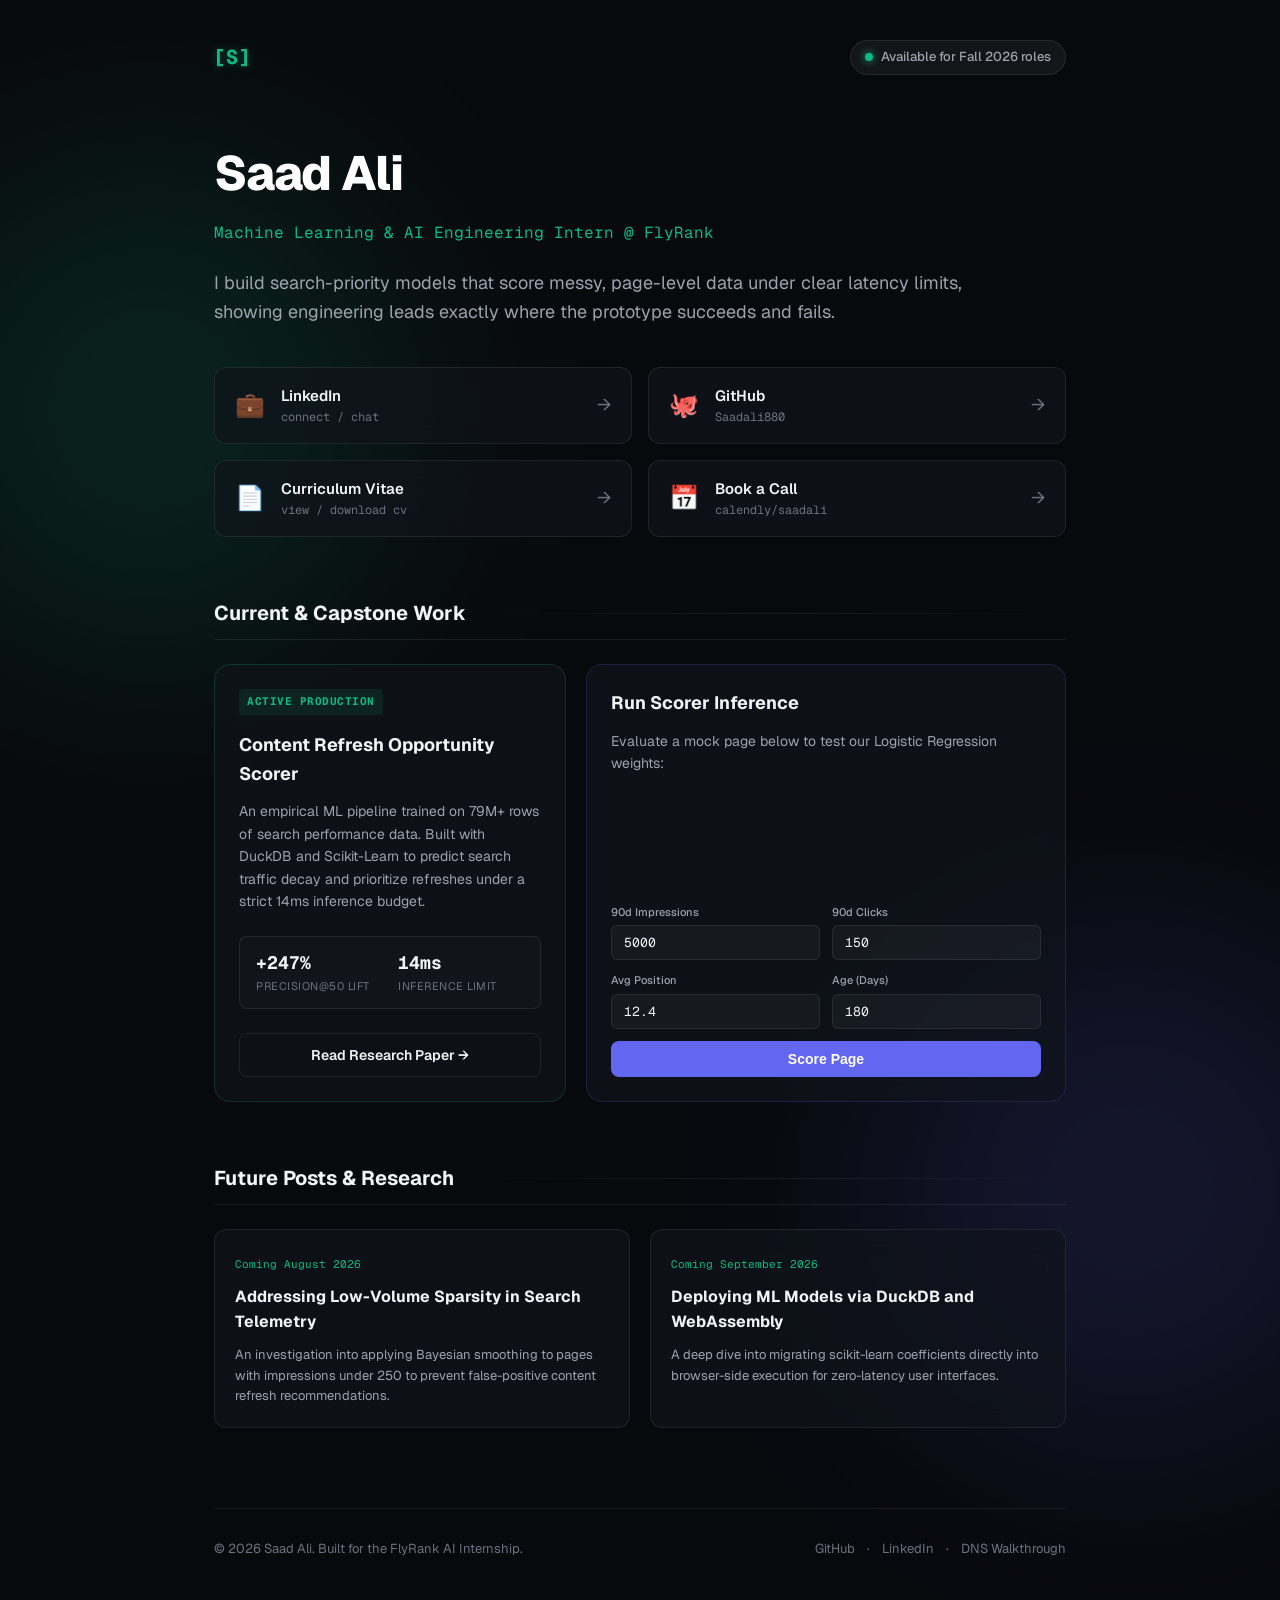
==== commit 9ed28206: "fix: update LinkedIn link to saad-ali-3007a1333 and rebuild CV PDF" ====
--- a/docs/portfolio/index.html
+++ b/docs/portfolio/index.html
@@ -43,7 +43,7 @@
 
       <!-- Primary Action Links -->
       <div class="link-grid">
-        <a href="https://www.linkedin.com/in/saadali" target="_blank" rel="noopener" class="link-card linkedin-card">
+        <a href="https://www.linkedin.com/in/saad-ali-3007a1333" target="_blank" rel="noopener" class="link-card linkedin-card">
           <div class="link-icon">💼</div>
           <div class="link-info">
             <span class="link-label">LinkedIn</span>
@@ -176,7 +176,7 @@
       <p>&copy; 2026 Saad Ali. Built for the FlyRank AI Internship.</p>
       <p class="footer-links">
         <a href="https://github.com/Saadali880" target="_blank" rel="noopener">GitHub</a> &middot; 
-        <a href="https://www.linkedin.com/in/saadali" target="_blank" rel="noopener">LinkedIn</a> &middot;
+        <a href="https://www.linkedin.com/in/saad-ali-3007a1333" target="_blank" rel="noopener">LinkedIn</a> &middot;
         <a href="dns_walkthrough.md" target="_blank">DNS Walkthrough</a>
       </p>
     </footer>
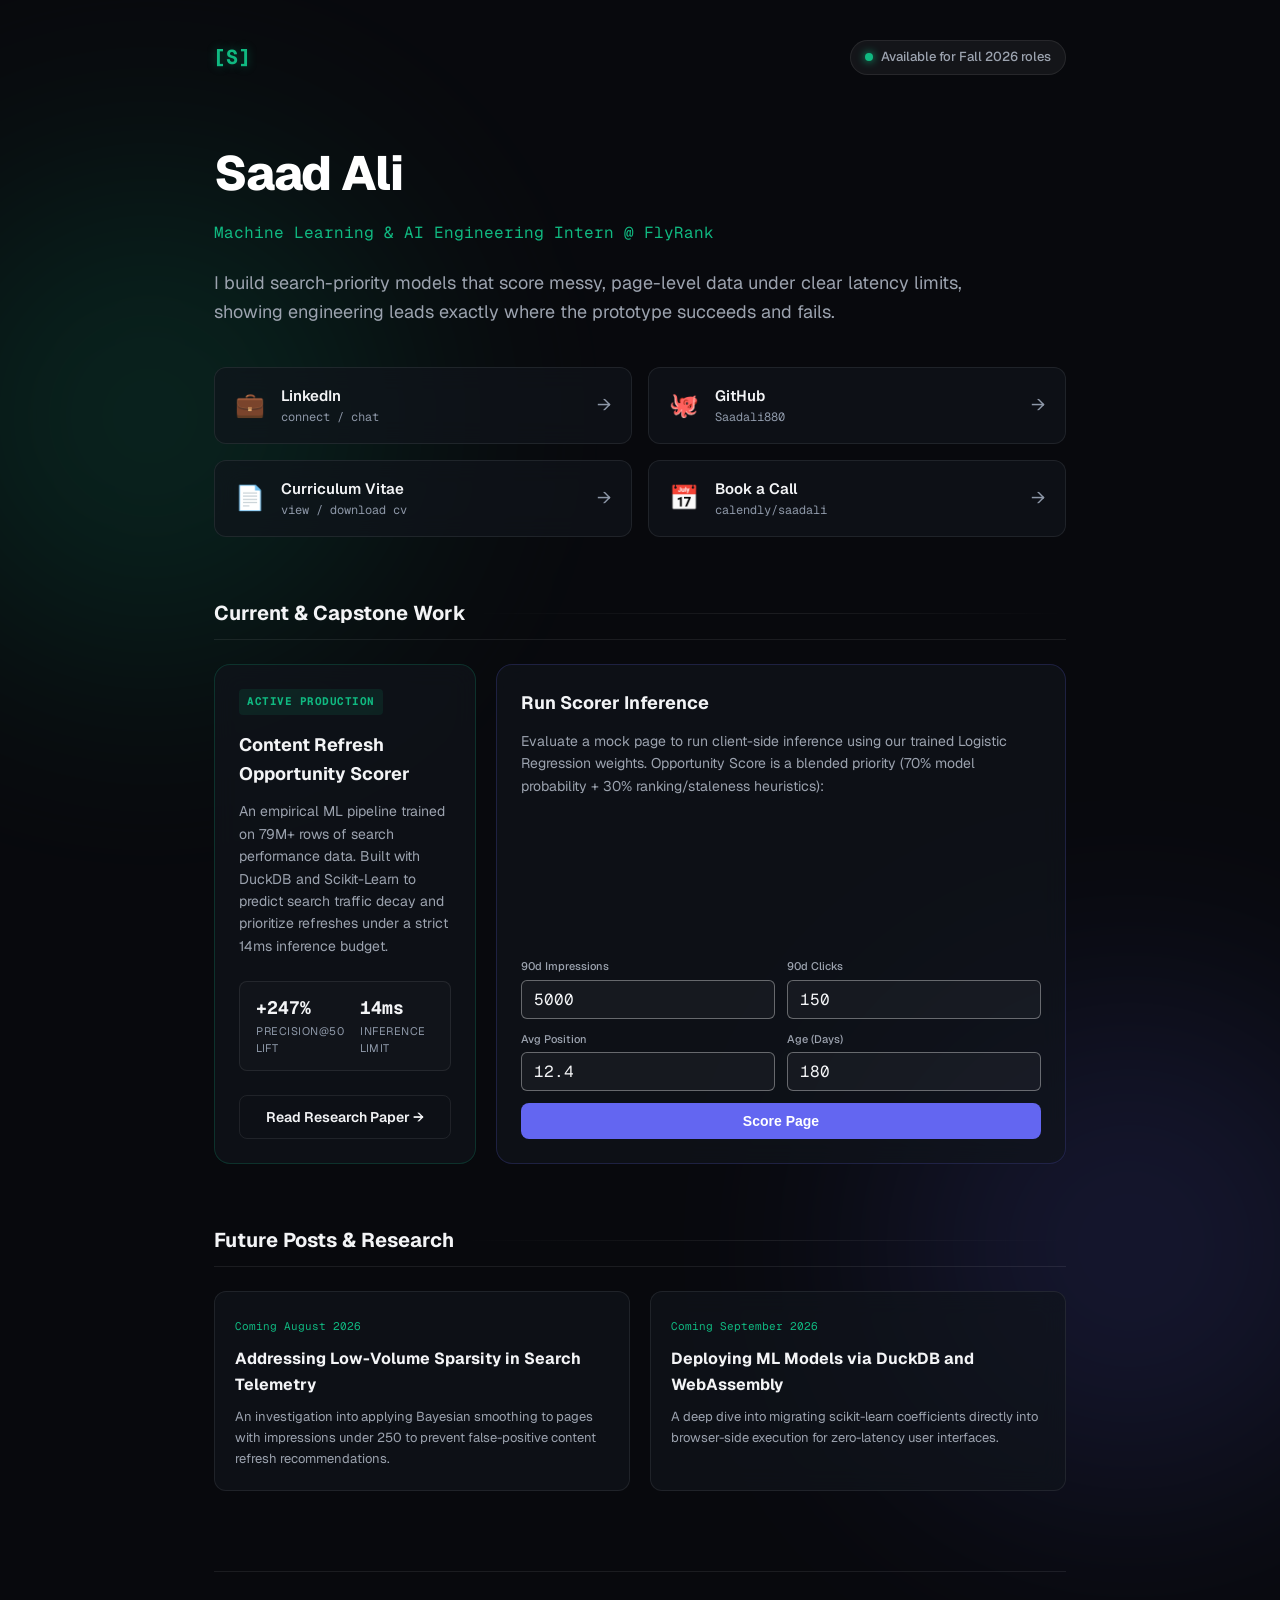
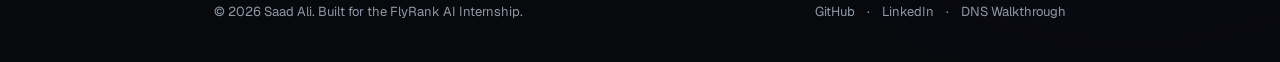
==== commit 2a416ad4: "feat(week-07): address Checkpoint 1 portfolio design review must-fixes" ====
--- a/docs/portfolio/index.html
+++ b/docs/portfolio/index.html
@@ -109,7 +109,7 @@
         <!-- Interactive Playground Widget -->
         <div class="project-card playground-card">
           <h3 class="project-name">Run Scorer Inference</h3>
-          <p class="project-desc">Evaluate a mock page below to test our Logistic Regression weights:</p>
+          <p class="project-desc">Evaluate a mock page to run client-side inference using our trained Logistic Regression weights. Opportunity Score is a blended priority (70% model probability + 30% ranking/staleness heuristics):</p>
           
           <form id="widget-form" class="widget-form" onsubmit="evaluateWidget(event)">
             <div class="form-row">
@@ -177,7 +177,7 @@
       <p class="footer-links">
         <a href="https://github.com/Saadali880" target="_blank" rel="noopener">GitHub</a> &middot; 
         <a href="https://www.linkedin.com/in/saad-ali-3007a1333" target="_blank" rel="noopener">LinkedIn</a> &middot;
-        <a href="dns_walkthrough.md" target="_blank">DNS Walkthrough</a>
+        <a href="dns_walkthrough.html" target="_blank">DNS Walkthrough</a>
       </p>
     </footer>
 
--- a/docs/portfolio/styles.css
+++ b/docs/portfolio/styles.css
@@ -17,7 +17,7 @@
   
   --text-primary: #f3f4f6;
   --text-secondary: #9ca3af;
-  --text-muted: #6b7280;
+  --text-muted: #8e98a8;
   
   /* Fonts */
   --font-sans: 'Geist', 'Manrope', -apple-system, BlinkMacSystemFont, "Segoe UI", Roboto, sans-serif;
@@ -393,19 +393,24 @@
 
 .form-group input {
   background: rgba(255, 255, 255, 0.04);
-  border: 1px solid var(--border-color);
+  border: 1px solid rgba(255, 255, 255, 0.35);
   border-radius: 6px;
   padding: 8px 12px;
   color: var(--text-primary);
   font-family: var(--font-mono);
-  font-size: 13px;
-  transition: var(--transition-smooth);
+  font-size: 16px; /* Prevents iOS auto-zoom on focus */
+  transition: var(--transition-smooth);
+}
+
+.form-group input:hover {
+  border-color: rgba(255, 255, 255, 0.6);
 }
 
 .form-group input:focus {
   outline: none;
   border-color: var(--accent-secondary);
   background: rgba(255, 255, 255, 0.08);
+  box-shadow: 0 0 0 2px rgba(99, 102, 241, 0.25);
 }
 
 /* Buttons */
@@ -607,3 +612,32 @@
     font-size: 36px;
   }
 }
+
+@media (max-width: 500px) {
+  .form-row {
+    flex-direction: column;
+    gap: 12px;
+  }
+}
+
+@media (max-width: 480px) {
+  .container {
+    padding: 24px 16px;
+  }
+  
+  .header {
+    flex-direction: column;
+    gap: 12px;
+    align-items: flex-start;
+  }
+  
+  .status-pill {
+    padding: 4px 10px;
+    font-size: 12px;
+  }
+  
+  .positioning {
+    font-size: 16px;
+    margin-bottom: 24px;
+  }
+}
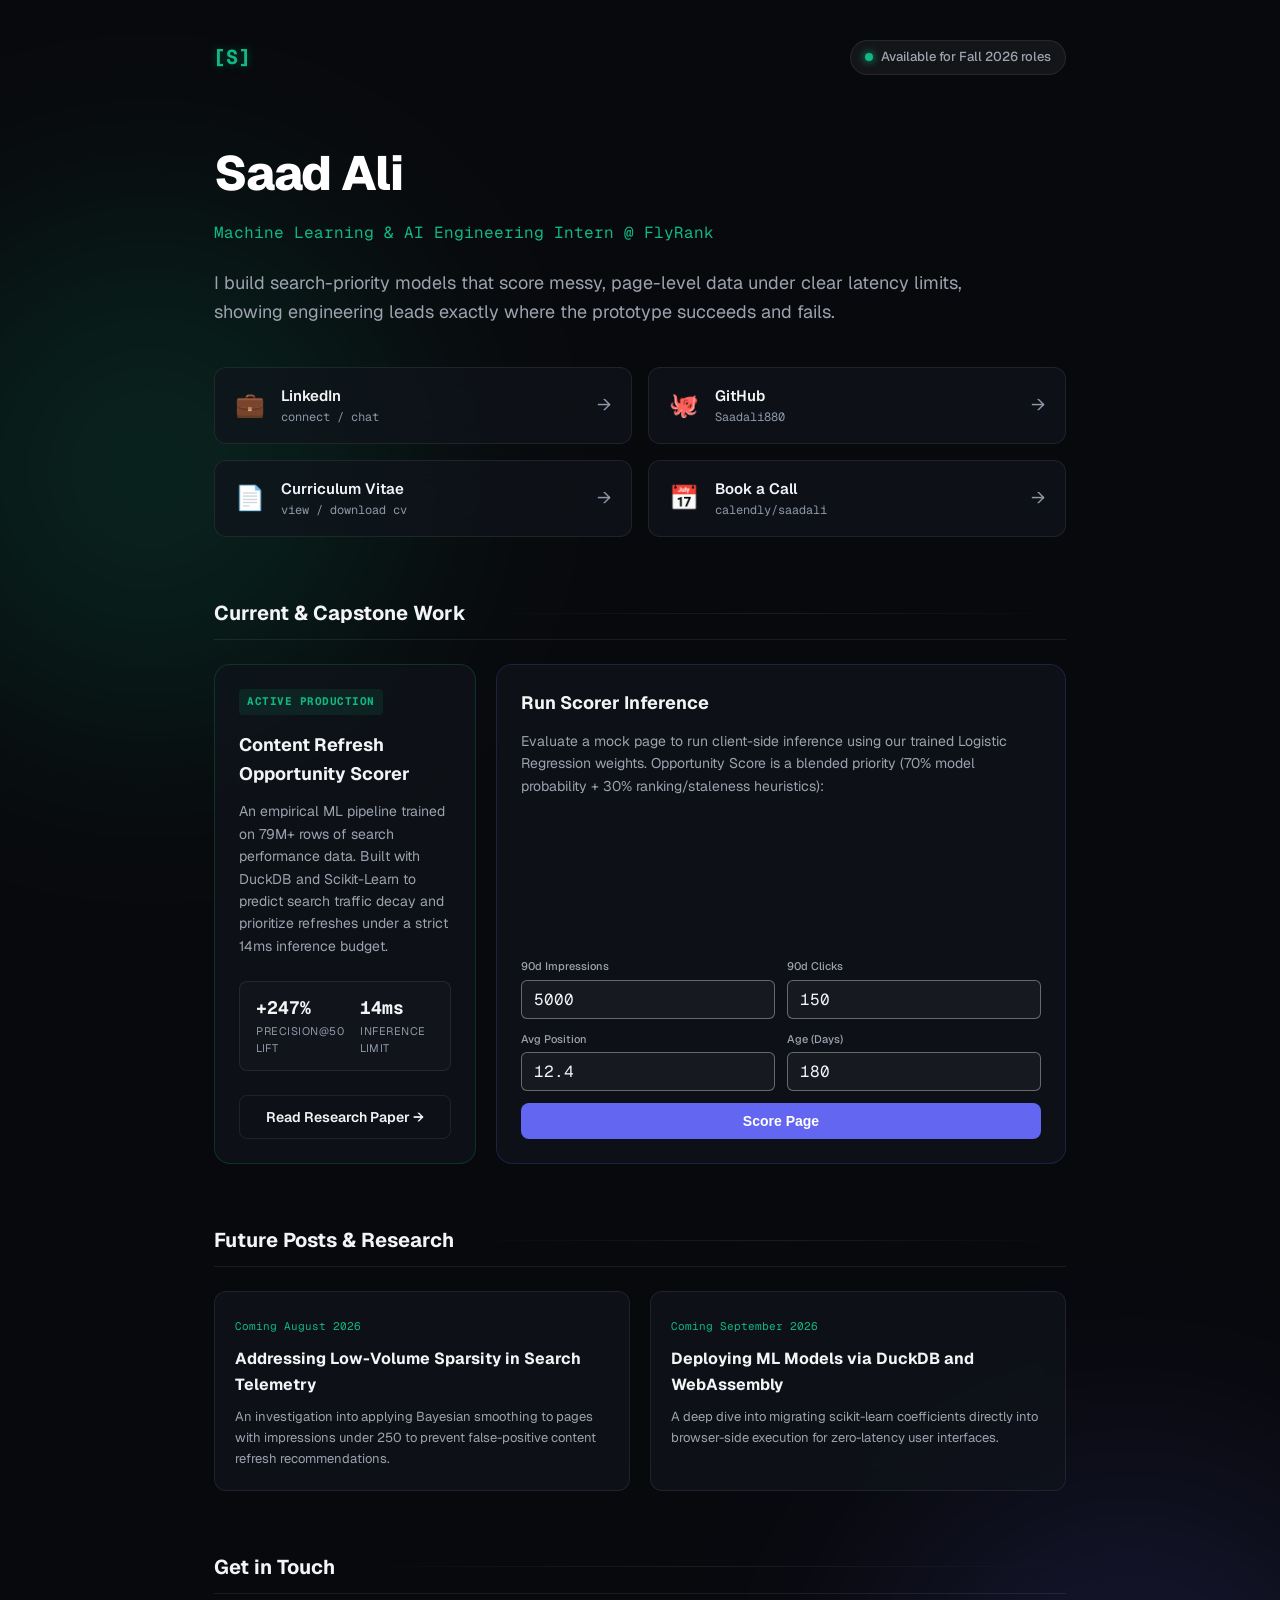
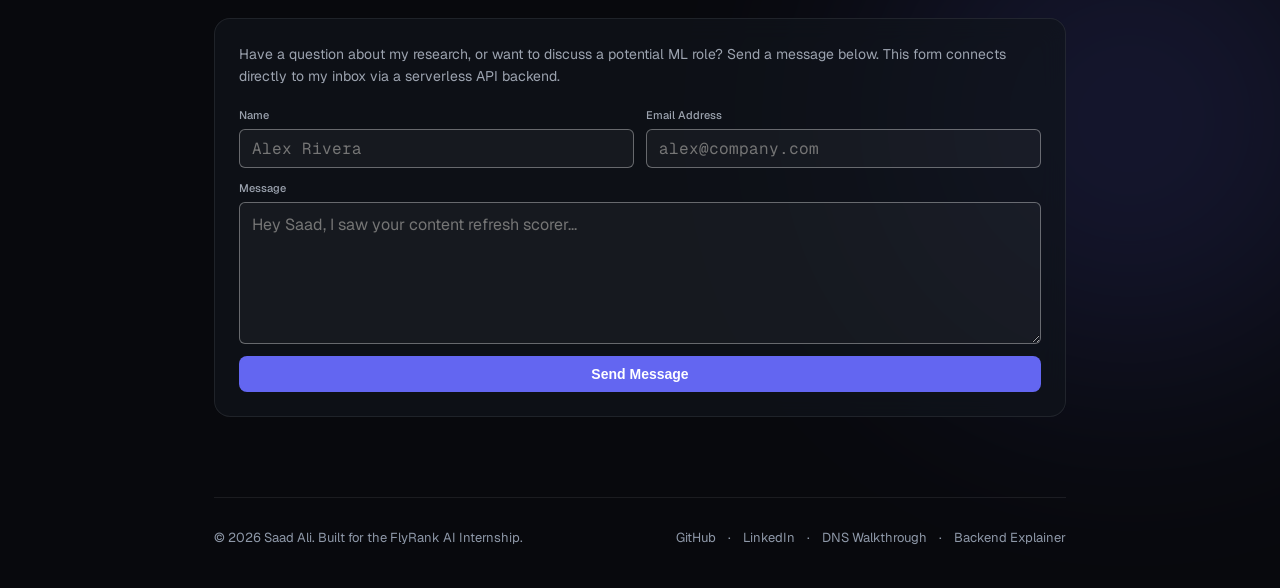
==== commit edfad0a5: "feat(week-08): implement portfolio contact form dynamic backend and explainer" ====
--- a/docs/portfolio/index.html
+++ b/docs/portfolio/index.html
@@ -171,13 +171,57 @@
       </div>
     </section>
 
+    <!-- Contact Form Section -->
+    <section class="section" id="contact">
+      <h2 class="section-title">Get in Touch</h2>
+      <div class="project-card contact-card" style="width: 100%; max-width: 100%;">
+        <p class="project-desc" style="margin-bottom: 20px;">
+          Have a question about my research, or want to discuss a potential ML role? Send a message below. This form connects directly to my inbox via a serverless API backend.
+        </p>
+        <form id="contact-form" class="widget-form">
+          <!-- Web3Forms Access Key -->
+          <input type="hidden" name="access_key" value="YOUR_ACCESS_KEY_HERE">
+          
+          <!-- Honeypot Spam Protection -->
+          <input type="checkbox" name="botcheck" class="hidden" style="display: none;">
+
+          <div class="form-row">
+            <div class="form-group">
+              <label for="contact-name">Name</label>
+              <input type="text" id="contact-name" name="name" placeholder="Alex Rivera" required>
+            </div>
+            <div class="form-group">
+              <label for="contact-email">Email Address</label>
+              <input type="email" id="contact-email" name="email" placeholder="alex@company.com" required>
+            </div>
+          </div>
+          <div class="form-group">
+            <label for="contact-message">Message</label>
+            <textarea id="contact-message" name="message" rows="5" placeholder="Hey Saad, I saw your content refresh scorer..." required></textarea>
+          </div>
+          <button type="submit" class="btn btn-primary" id="contact-submit-btn">Send Message</button>
+        </form>
+        
+        <div id="contact-result" class="widget-result hidden">
+          <div class="result-header">
+            <span class="result-title">System Status</span>
+            <span id="contact-badge" class="badge">Idle</span>
+          </div>
+          <div class="result-body">
+            <p id="contact-message-feedback" class="result-reason"></p>
+          </div>
+        </div>
+      </div>
+    </section>
+
     <!-- Footer -->
     <footer class="footer">
       <p>&copy; 2026 Saad Ali. Built for the FlyRank AI Internship.</p>
       <p class="footer-links">
         <a href="https://github.com/Saadali880" target="_blank" rel="noopener">GitHub</a> &middot; 
         <a href="https://www.linkedin.com/in/saad-ali-3007a1333" target="_blank" rel="noopener">LinkedIn</a> &middot;
-        <a href="dns_walkthrough.html" target="_blank">DNS Walkthrough</a>
+        <a href="dns_walkthrough.html" target="_blank">DNS Walkthrough</a> &middot;
+        <a href="backend_explainer.html" target="_blank">Backend Explainer</a>
       </p>
     </footer>
 
--- a/docs/portfolio/styles.css
+++ b/docs/portfolio/styles.css
@@ -588,6 +588,51 @@
   color: var(--text-primary);
 }
 
+/* Contact Form Styling */
+.contact-card {
+  width: 100%;
+}
+
+.form-group textarea {
+  background: rgba(255, 255, 255, 0.04);
+  border: 1px solid rgba(255, 255, 255, 0.35);
+  border-radius: 6px;
+  padding: 10px 12px;
+  color: var(--text-primary);
+  font-family: var(--font-sans);
+  font-size: 16px;
+  line-height: 1.5;
+  resize: vertical;
+  transition: var(--transition-smooth);
+}
+
+.form-group textarea:hover {
+  border-color: rgba(255, 255, 255, 0.6);
+}
+
+.form-group textarea:focus {
+  outline: none;
+  border-color: var(--accent-secondary);
+  background: rgba(255, 255, 255, 0.08);
+  box-shadow: 0 0 0 2px rgba(99, 102, 241, 0.25);
+}
+
+/* Form Submission State Colors */
+.badge-success {
+  background: rgba(16, 185, 129, 0.1);
+  color: var(--accent-primary);
+}
+
+.badge-error {
+  background: rgba(239, 68, 68, 0.1);
+  color: var(--accent-danger);
+}
+
+.badge-sending {
+  background: rgba(99, 102, 241, 0.1);
+  color: var(--accent-secondary);
+}
+
 /* Responsive Media Queries */
 @media (max-width: 768px) {
   .link-grid {
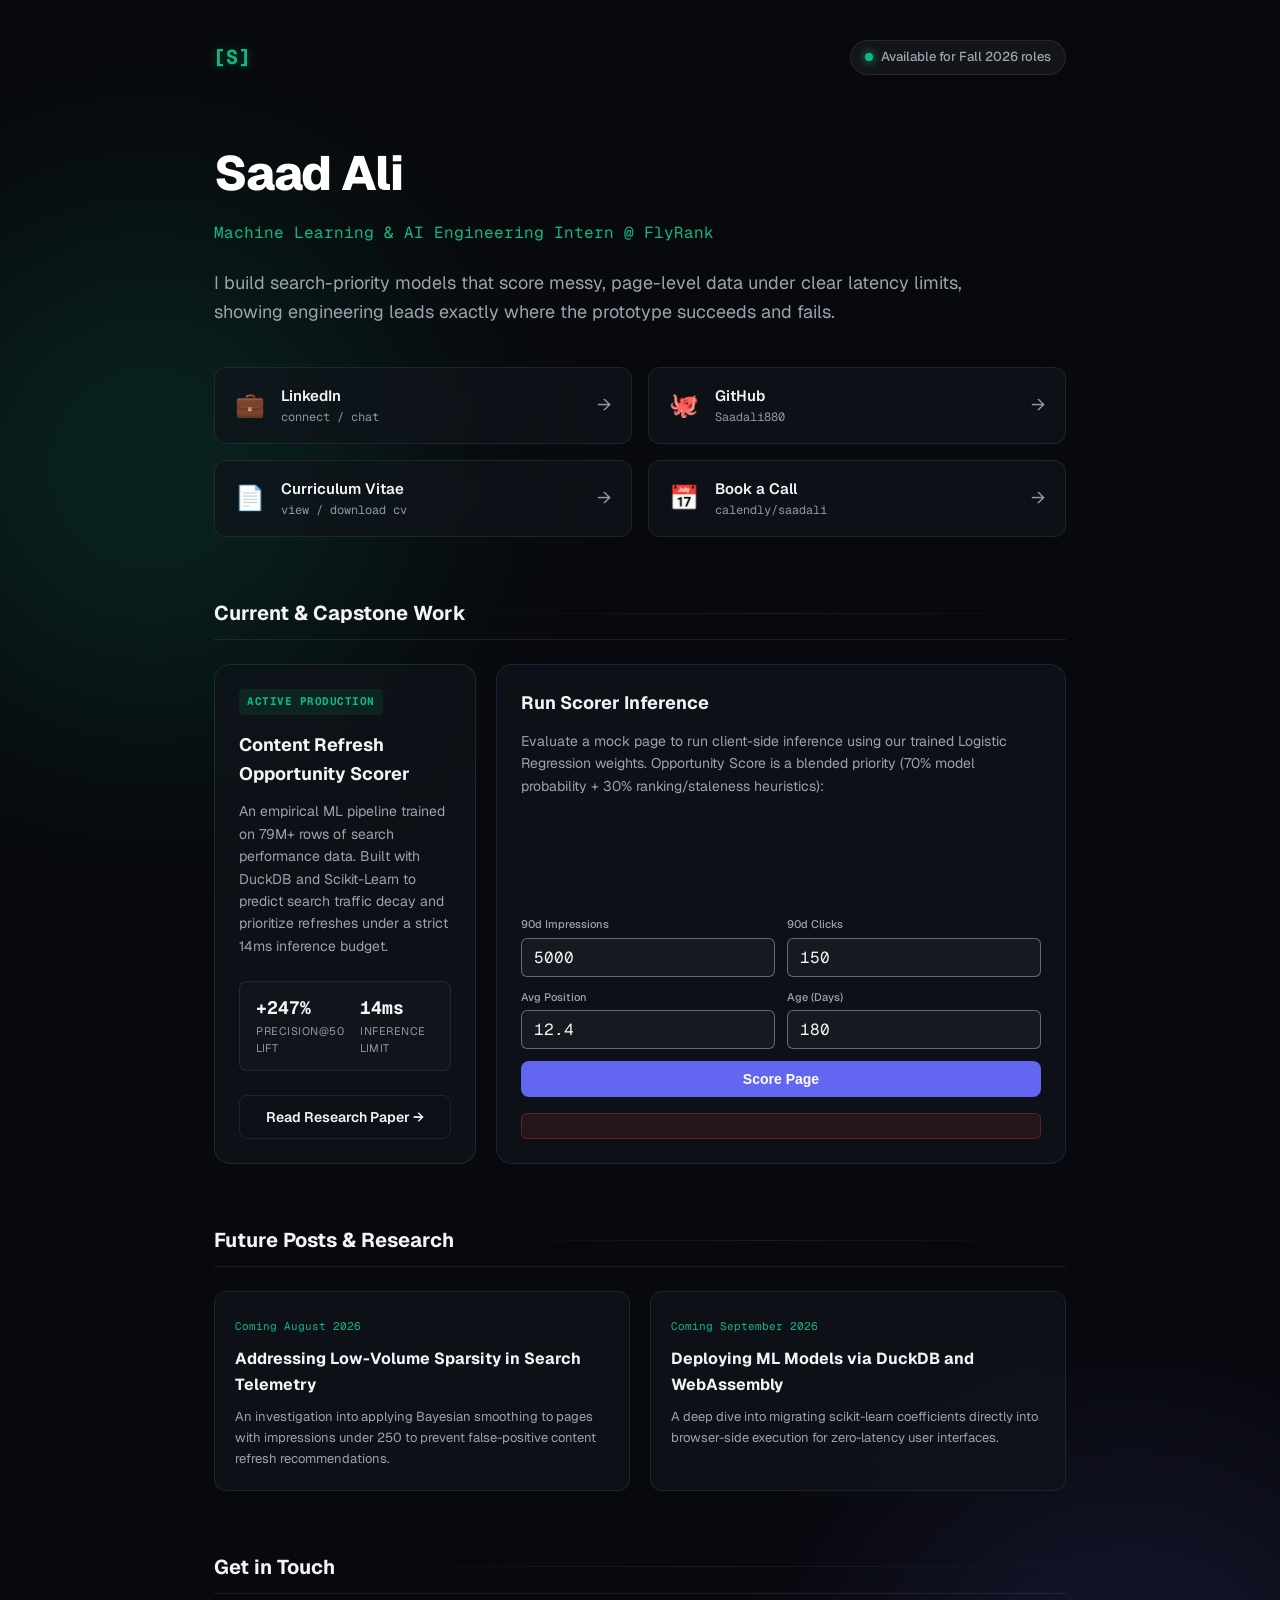
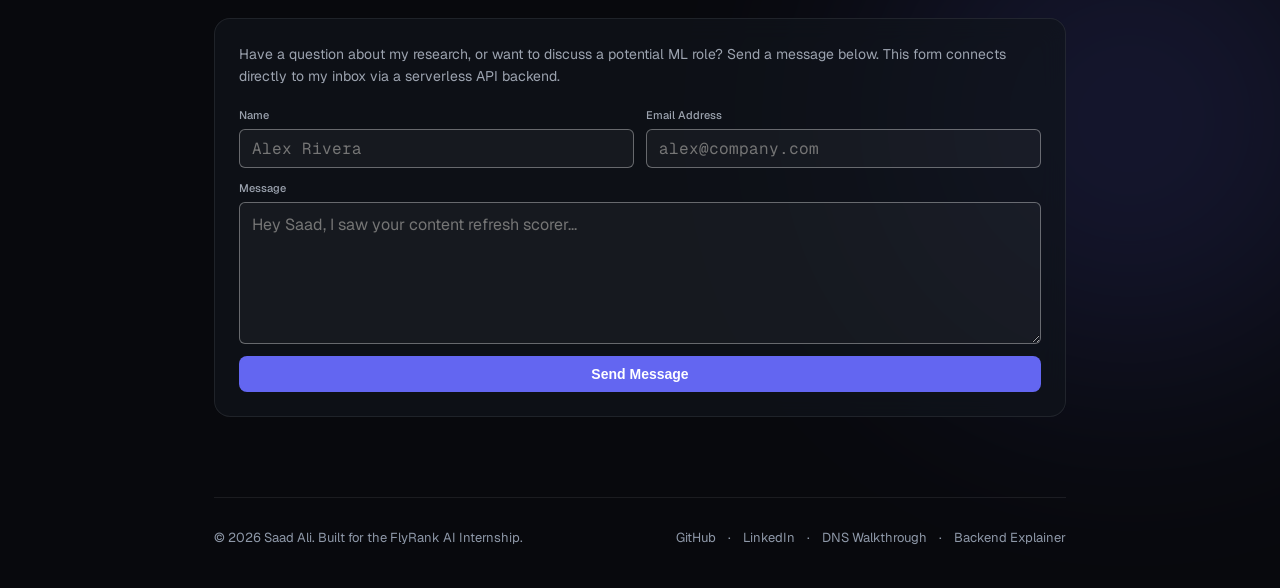
==== commit 230d40f4: "feat(hardening): add inputs validation, contact form throttling, clipboard fallbacks, and social SEO" ====
--- a/docs/portfolio/index.html
+++ b/docs/portfolio/index.html
@@ -5,6 +5,20 @@
   <meta name="viewport" content="width=device-width, initial-scale=1.0">
   <title>Saad Ali — ML & AI Engineering Portfolio</title>
   <meta name="description" content="Personal website of Saad Ali, ML & AI Engineering Intern at FlyRank. Custom models, search-priority pipelines, and portfolio.">
+  
+  <!-- Open Graph / Facebook -->
+  <meta property="og:type" content="website">
+  <meta property="og:url" content="https://saadali880.github.io/flyrank-ml-internship-saad/portfolio/">
+  <meta property="og:title" content="Saad Ali — ML & AI Engineering Portfolio">
+  <meta property="og:description" content="Personal website of Saad Ali, ML & AI Engineering Intern at FlyRank. Custom models, search-priority pipelines, and portfolio.">
+  <meta property="og:image" content="https://saadali880.github.io/flyrank-ml-internship-saad/portfolio/assets/hero_bg.png">
+
+  <!-- Twitter -->
+  <meta property="twitter:card" content="summary_large_image">
+  <meta property="twitter:url" content="https://saadali880.github.io/flyrank-ml-internship-saad/portfolio/">
+  <meta property="twitter:title" content="Saad Ali — ML & AI Engineering Portfolio">
+  <meta property="twitter:description" content="Personal website of Saad Ali, ML & AI Engineering Intern at FlyRank. Custom models, search-priority pipelines, and portfolio.">
+  <meta property="twitter:image" content="https://saadali880.github.io/flyrank-ml-internship-saad/portfolio/assets/hero_bg.png">
   
   <!-- Modern Google Fonts -->
   <link rel="preconnect" href="https://fonts.googleapis.com">
@@ -135,6 +149,9 @@
             <button type="submit" class="btn btn-primary">Score Page</button>
           </form>
 
+          <div id="widget-error" class="widget-error hidden" style="color: #f87171; background: rgba(239, 68, 68, 0.1); border: 1px solid rgba(239, 68, 68, 0.3); padding: 12px; border-radius: 6px; margin-top: 16px; font-family: var(--font-mono); font-size: 13px; text-align: center;">
+          </div>
+
           <div id="widget-result" class="widget-result hidden">
             <div class="result-header">
               <span class="result-title">Model Output</span>
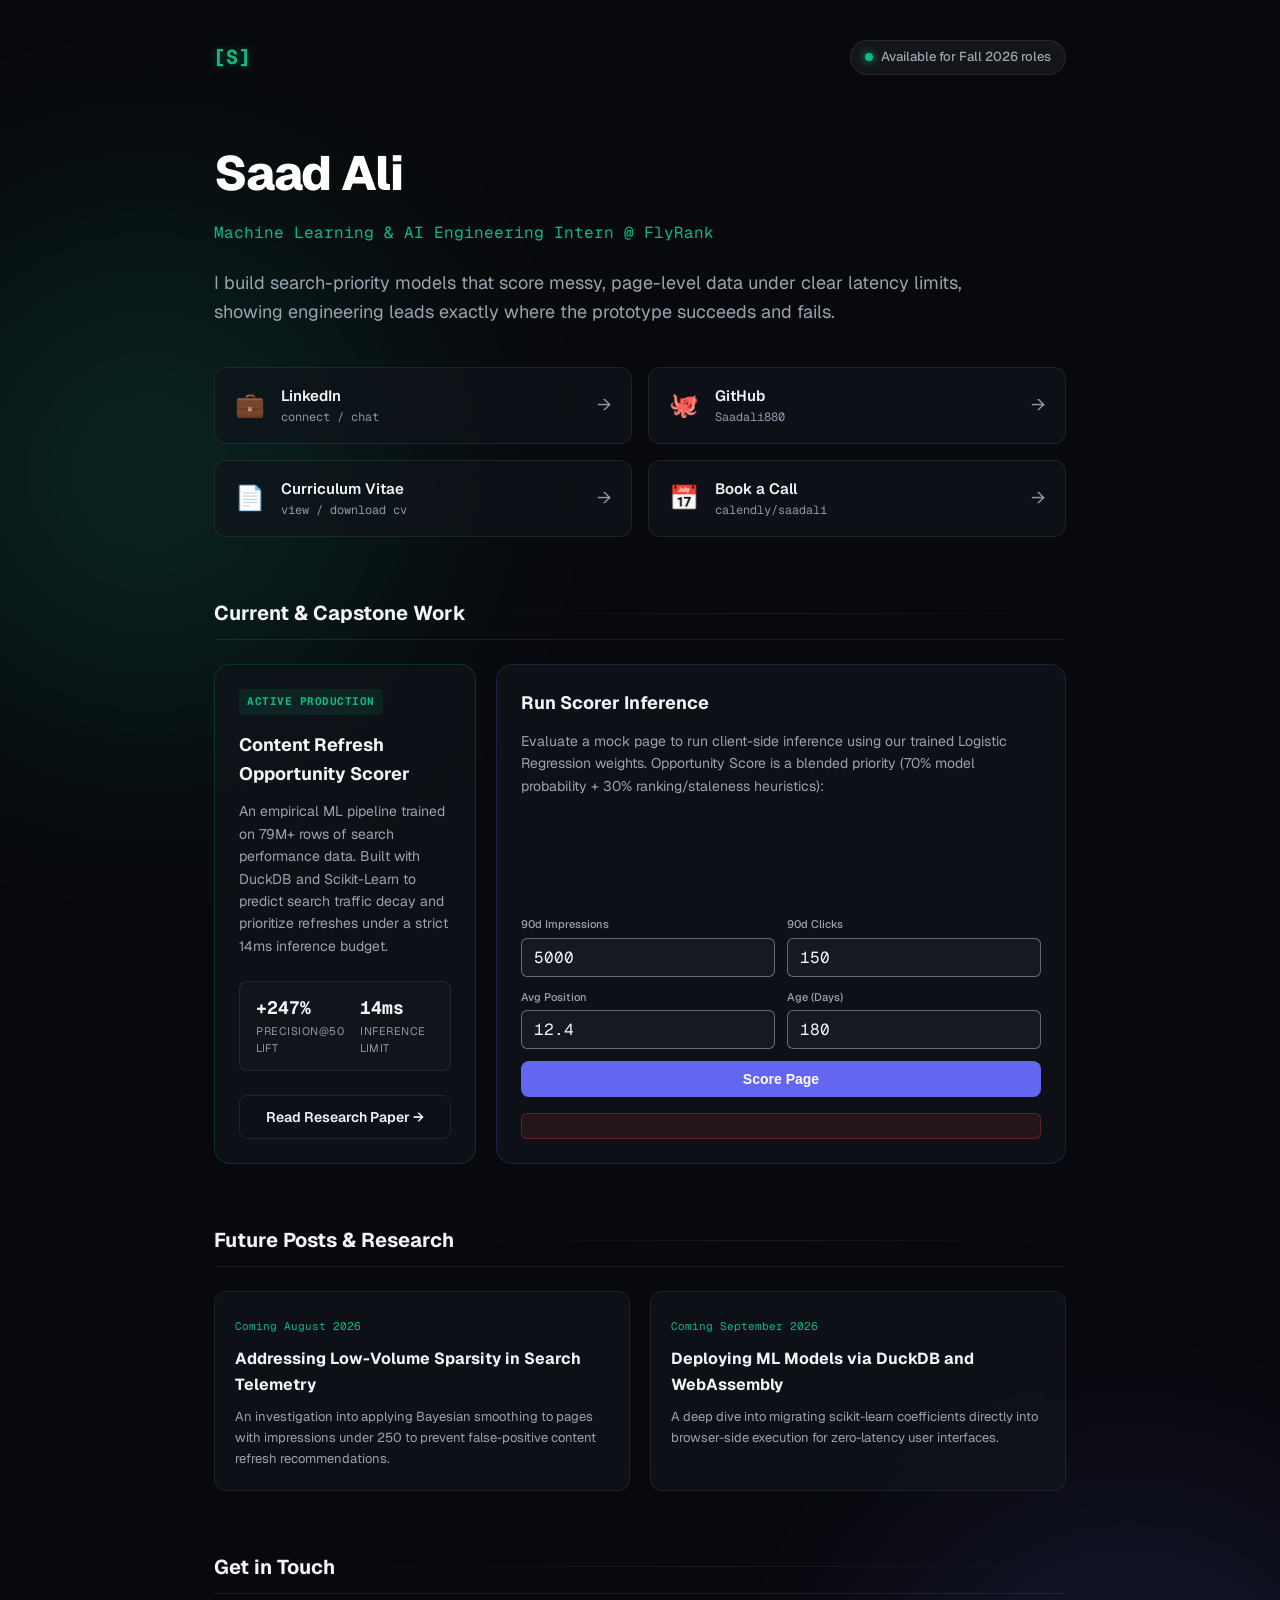
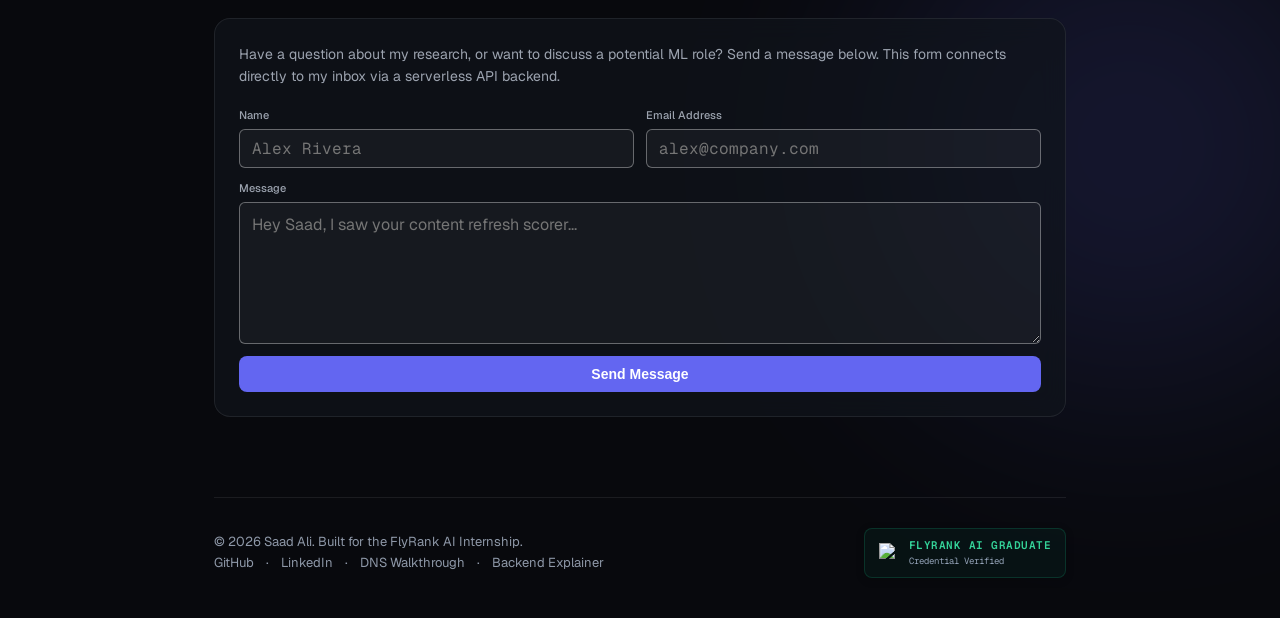
==== commit bdc387e0: "feat(launch): install FlyRank graduate badge and integrate Cloudflare analytics" ====
--- a/docs/portfolio/index.html
+++ b/docs/portfolio/index.html
@@ -27,6 +27,9 @@
   
   <link rel="stylesheet" href="styles.css">
   <link rel="icon" type="image/png" href="assets/favicon.png">
+  <!-- Cloudflare Web Analytics -->
+  <script defer src='https://static.cloudflareinsights.com/beacon.min.js' data-cf-beacon='{"token": "d2f6f1c4e7da477bb6bf873c9c9b6b71"}'></script>
+  <!-- End Cloudflare Web Analytics -->
 </head>
 <body>
 
@@ -233,13 +236,23 @@
 
     <!-- Footer -->
     <footer class="footer">
-      <p>&copy; 2026 Saad Ali. Built for the FlyRank AI Internship.</p>
-      <p class="footer-links">
-        <a href="https://github.com/Saadali880" target="_blank" rel="noopener">GitHub</a> &middot; 
-        <a href="https://www.linkedin.com/in/saad-ali-3007a1333" target="_blank" rel="noopener">LinkedIn</a> &middot;
-        <a href="dns_walkthrough.html" target="_blank">DNS Walkthrough</a> &middot;
-        <a href="backend_explainer.html" target="_blank">Backend Explainer</a>
-      </p>
+      <div>
+        <p>&copy; 2026 Saad Ali. Built for the FlyRank AI Internship.</p>
+        <p class="footer-links">
+          <a href="https://github.com/Saadali880" target="_blank" rel="noopener">GitHub</a> &middot; 
+          <a href="https://www.linkedin.com/in/saad-ali-3007a1333" target="_blank" rel="noopener">LinkedIn</a> &middot;
+          <a href="dns_walkthrough.html" target="_blank">DNS Walkthrough</a> &middot;
+          <a href="backend_explainer.html" target="_blank">Backend Explainer</a>
+        </p>
+      </div>
+      <!-- FlyRank Graduate Badge -->
+      <a href="https://verify.flyrank.ai/candidate/saadali880" target="_blank" rel="noopener" class="flyrank-badge">
+        <img src="https://bunaohubsjkbdsqoclxe.supabase.co/storage/v1/object/public/cdn/flyrank-visual-identity/flyrank-icon-mint.svg" alt="FlyRank Logo" class="badge-icon">
+        <div class="badge-text">
+          <span class="badge-title">FlyRank AI Graduate</span>
+          <span class="badge-status">Credential Verified</span>
+        </div>
+      </a>
     </footer>
 
   </main>
--- a/docs/portfolio/styles.css
+++ b/docs/portfolio/styles.css
@@ -686,3 +686,49 @@
     margin-bottom: 24px;
   }
 }
+
+/* FlyRank Graduate Badge */
+.flyrank-badge {
+  display: inline-flex;
+  align-items: center;
+  gap: 10px;
+  background: rgba(16, 185, 129, 0.05);
+  border: 1px solid rgba(16, 185, 129, 0.2);
+  border-radius: 8px;
+  padding: 8px 14px;
+  text-decoration: none;
+  transition: all 0.2s ease;
+  font-family: 'Geist Mono', 'Manrope', sans-serif;
+  box-shadow: 0 2px 8px rgba(0, 0, 0, 0.2);
+}
+
+.flyrank-badge:hover {
+  background: rgba(16, 185, 129, 0.1);
+  border-color: rgba(16, 185, 129, 0.4);
+  transform: translateY(-1px);
+  box-shadow: 0 4px 12px rgba(16, 185, 129, 0.15);
+}
+
+.flyrank-badge .badge-icon {
+  width: 20px;
+  height: 20px;
+}
+
+.flyrank-badge .badge-text {
+  display: flex;
+  flex-direction: column;
+  text-align: left;
+}
+
+.flyrank-badge .badge-title {
+  font-size: 11px;
+  font-weight: 600;
+  color: #34D399; /* Mint accent */
+  letter-spacing: 0.5px;
+  text-transform: uppercase;
+}
+
+.flyrank-badge .badge-status {
+  font-size: 9px;
+  color: #94a3b8;
+}
